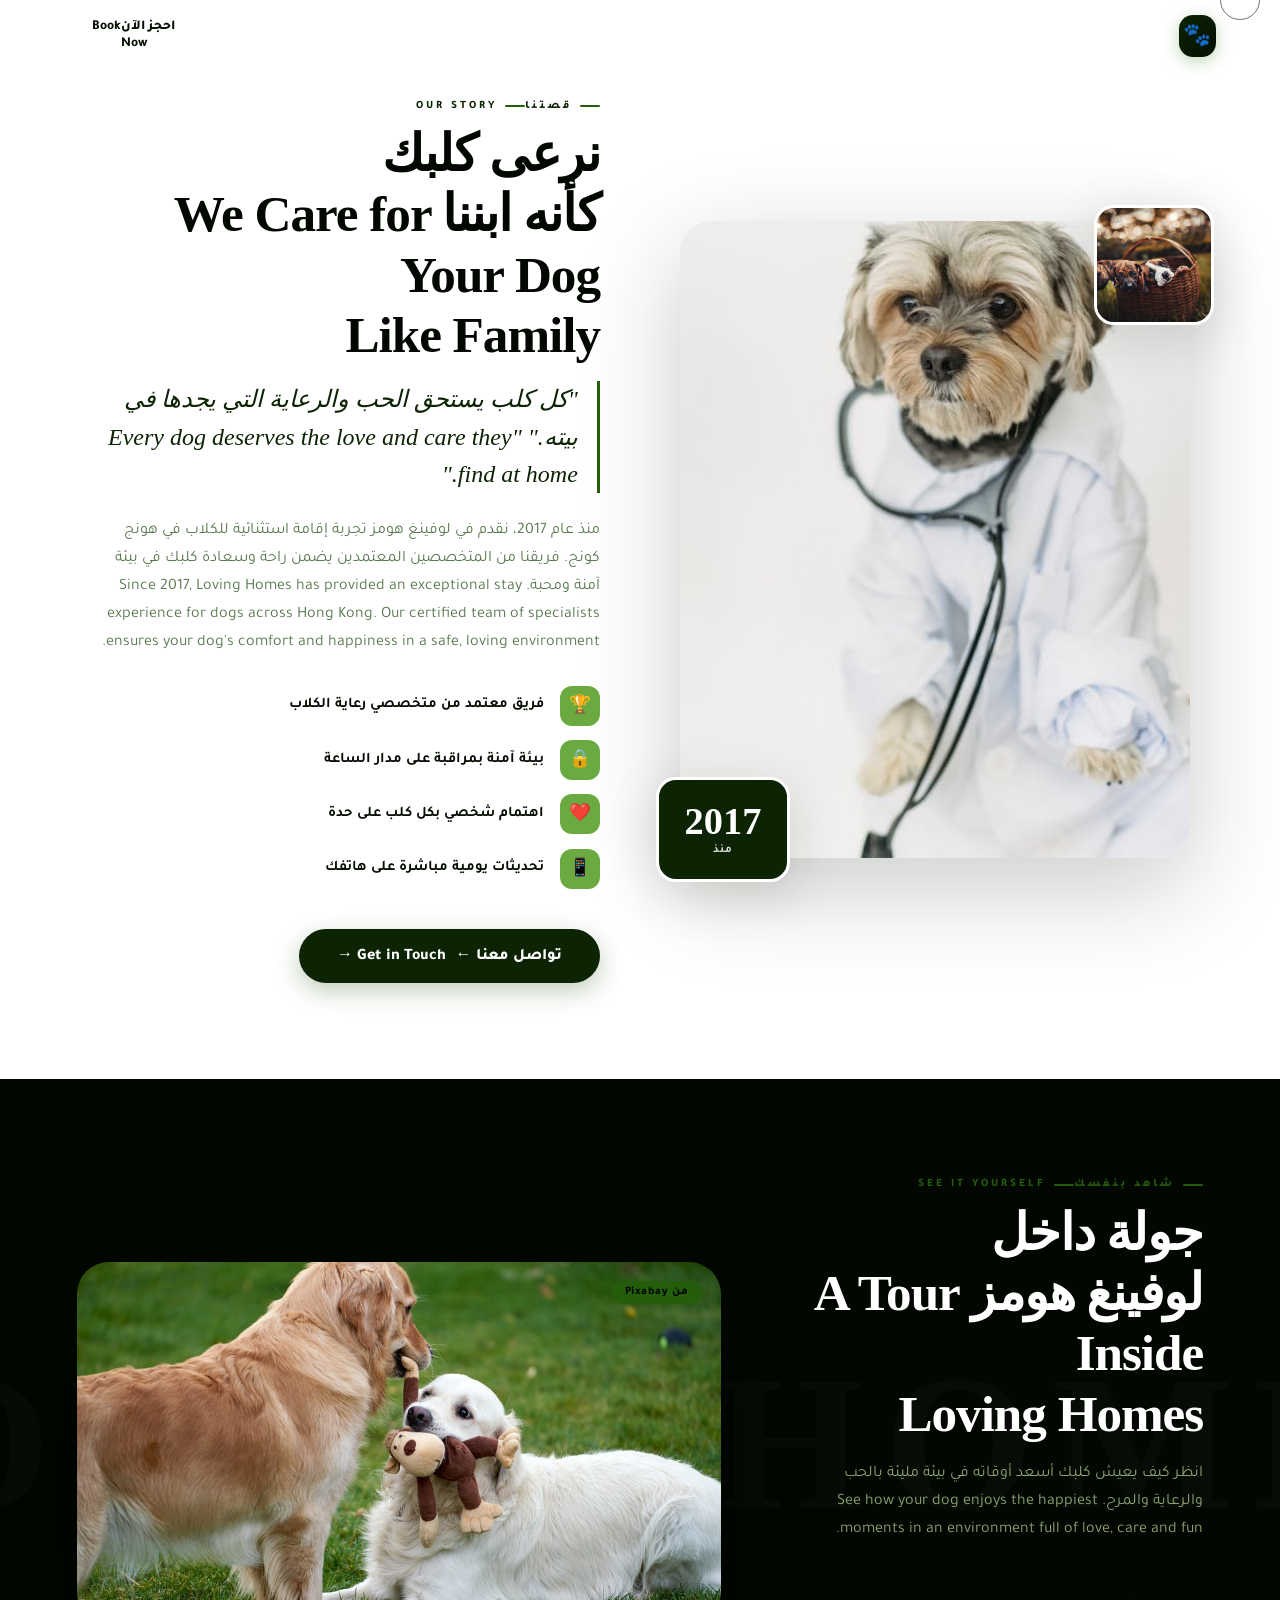
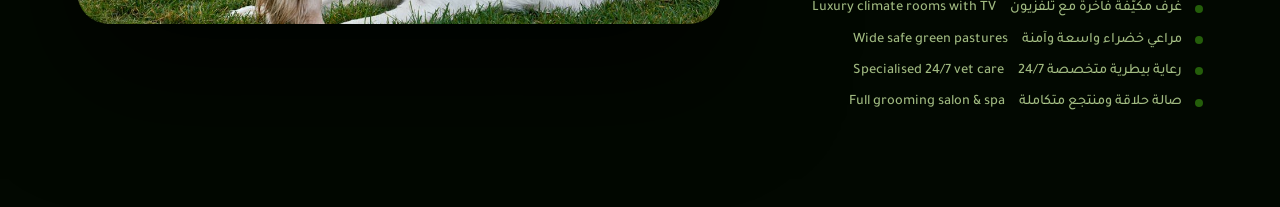
==== index/index/about.html @ 83e56370 "Add files via upload" ====
<!DOCTYPE html>
<html lang="ar" dir="rtl">
<head>
<meta charset="UTF-8">
<meta name="viewport" content="width=device-width, initial-scale=1.0">
<title>لوفينغ هومز | عن الفندق | About</title>
<link rel="preconnect" href="https://fonts.googleapis.com/">
<link href="https://fonts.googleapis.com/css2?family=Tajawal:wght@300;400;700&display=swap" rel="stylesheet">
<link rel="icon" href="../Images/favicon.svg">
<meta name="theme-color" content="#4a8a2a">
<link rel="stylesheet" href="../CSS/style.css">
</head>
<body>
<div id="cursor"></div>
<div id="cursor-ring"></div>

<!-- NAV -->
<nav id="nav" class="scrolled">
  <a class="nav-logo" href="index.html">
    <div class="logo-mark">🐾</div>
    <div class="logo-type">
      <div class="logo-name"><span class="ar">لوفينغ هومز</span><span class="en">Loving Homes</span></div>
      <div class="logo-sub"><span class="ar">فندق الكلاب · هونج كونج</span><span class="en">Dog Hotel · Hong Kong</span></div>
    </div>
  </a>
  <ul class="nav-links">
    <li><a href="about.html"><span class="ar">عن الفندق</span><span class="en">About</span></a></li>
    <li><a href="services.html"><span class="ar">الخدمات</span><span class="en">Services</span></a></li>
    <li><a href="packages.html"><span class="ar">الحزم</span><span class="en">Packages</span></a></li>
    <li><a href="gallery.html"><span class="ar">الصور</span><span class="en">Gallery</span></a></li>
    <li><a href="reviews.html"><span class="ar">الآراء</span><span class="en">Reviews</span></a></li>
    <li><a href="contact.html"><span class="ar">تواصل معنا</span><span class="en">Contact</span></a></li>
  </ul>
  <div class="nav-actions">
    <button class="nav-book" onclick="openModal('bookModal')">
      <span class="ar">احجز الآن</span><span class="en">Book Now</span>
    </button>
    <button class="mob-btn" onclick="toggleDrawer()">☰</button>
  </div>
</nav>
<div class="nav-drawer" id="navDrawer">
  <a href="about.html" onclick="toggleDrawer()"><span class="ar">عن الفندق</span><span class="en">About</span></a>
  <a href="services.html" onclick="toggleDrawer()"><span class="ar">الخدمات</span><span class="en">Services</span></a>
  <a href="packages.html" onclick="toggleDrawer()"><span class="ar">الحزم</span><span class="en">Packages</span></a>
  <a href="gallery.html" onclick="toggleDrawer()"><span class="ar">الصور</span><span class="en">Gallery</span></a>
  <a href="reviews.html" onclick="toggleDrawer()"><span class="ar">الآراء</span><span class="en">Reviews</span></a>
  <a href="contact.html" onclick="toggleDrawer()"><span class="ar">تواصل معنا</span><span class="en">Contact</span></a>
</div>


<!-- ABOUT -->
<!-- صورة رئيسية: bulldog-1047518 by vlaaitje | Pixabay CC0 -->
<!-- صورة صغيرة: bulldog-562723 by alainaudet | Pixabay CC0 -->
<section class="sec intro-sec" id="intro">
  <div class="sec-narrow">
    <div class="intro-grid">
      <div class="intro-img-wrap reveal in" style="transition-delay: 0s;">
        <div class="intro-img-main">
          <img src="../Images/image_7.jpg" alt="Dogs at Loving Homes">
        </div>
        <div class="intro-img-badge">
          <div class="badge-num">2017</div>
          <div class="badge-lbl ar">منذ</div>
          <div class="badge-lbl en">Est.</div>
        </div>
        <div class="intro-img-accent">
          <img src="../Images/image_6.jpg" alt="Cute dog">
        </div>
      </div>
      <div class="intro-text reveal in" style="transition-delay: 0.1s;">
        <div class="tag ar">قصتنا</div><div class="tag en">Our Story</div>
        <h2 class="sec-title">
          <span class="ar">نرعى كلبك<br>كأنه ابننا</span>
          <span class="en">We Care for Your Dog<br>Like Family</span>
        </h2>
        <blockquote>
          <span class="ar">"كل كلب يستحق الحب والرعاية التي يجدها في بيته."</span>
          <span class="en">"Every dog deserves the love and care they find at home."</span>
        </blockquote>
        <p class="sec-sub" style="margin-bottom:1.8rem;">
          <span class="ar">منذ عام 2017، نقدم في لوفينغ هومز تجربة إقامة استثنائية للكلاب في هونج كونج. فريقنا من المتخصصين المعتمدين يضمن راحة وسعادة كلبك في بيئة آمنة ومحبة.</span>
          <span class="en">Since 2017, Loving Homes has provided an exceptional stay experience for dogs across Hong Kong. Our certified team of specialists ensures your dog's comfort and happiness in a safe, loving environment.</span>
        </p>
        <div class="intro-features">
          <div class="feat-row"><div class="feat-ico">🏆</div><div class="feat-text ar">فريق معتمد من متخصصي رعاية الكلاب</div><div class="feat-text en">Certified dog care specialist team</div></div>
          <div class="feat-row"><div class="feat-ico">🔒</div><div class="feat-text ar">بيئة آمنة بمراقبة على مدار الساعة</div><div class="feat-text en">Safe environment with 24/7 monitoring</div></div>
          <div class="feat-row"><div class="feat-ico">❤️</div><div class="feat-text ar">اهتمام شخصي بكل كلب على حدة</div><div class="feat-text en">Individual personalised attention for every dog</div></div>
          <div class="feat-row"><div class="feat-ico">📱</div><div class="feat-text ar">تحديثات يومية مباشرة على هاتفك</div><div class="feat-text en">Daily updates sent directly to your phone</div></div>
        </div>
        <button class="btn-hero-p" style="background:var(--fern);color:var(--white);box-shadow:0 8px 25px rgba(45,90,27,.3);" onclick="G(&#39;contact&#39;)">
          <span class="ar">تواصل معنا ←</span><span class="en">Get in Touch →</span>
        </button>
      </div>
    </div>
  </div>
</section>


<!-- VIDEO -->
<!-- فيديو: video-154222 | Pixabay CC0 -->
<!-- poster: bernese-mountain-dog-7928156 by guvo59 | Pixabay CC0 -->
<section class="sec vid-sec" id="vid-sec">
  <div class="vid-bg-words" aria-hidden="true">LOVING HOMES</div>
  <div class="vid-layout">
    <div class="vid-text reveal in" style="transition-delay: 0.2s;">
      <div class="tag ar">شاهد بنفسك</div><div class="tag en">See It Yourself</div>
      <h2 class="sec-title">
        <span class="ar">جولة داخل<br>لوفينغ هومز</span>
        <span class="en">A Tour Inside<br>Loving Homes</span>
      </h2>
      <p class="sec-sub">
        <span class="ar">انظر كيف يعيش كلبك أسعد أوقاته في بيئة مليئة بالحب والرعاية والمرح.</span>
        <span class="en">See how your dog enjoys the happiest moments in an environment full of love, care and fun.</span>
      </p>
      <div class="vid-feats">
        <div class="vf"><div class="vf-dot"></div><span class="ar">غرف مكيّفة فاخرة مع تلفزيون</span><span class="en">Luxury climate rooms with TV</span></div>
        <div class="vf"><div class="vf-dot"></div><span class="ar">مراعي خضراء واسعة وآمنة</span><span class="en">Wide safe green pastures</span></div>
        <div class="vf"><div class="vf-dot"></div><span class="ar">رعاية بيطرية متخصصة 24/7</span><span class="en">Specialised 24/7 vet care</span></div>
        <div class="vf"><div class="vf-dot"></div><span class="ar">صالة حلاقة ومنتجع متكاملة</span><span class="en">Full grooming salon &amp; spa</span></div>
      </div>
    </div>
    <div class="reveal in" style="transition-delay: 0.3s;">
      <div class="vid-player">
        <div class="vid-badge ar">من Pixabay</div>
        <div class="vid-badge en" style="display:none;">Via Pixabay</div>
        <video id="mainVid" loop="" muted="" playsinline="" autoplay="" preload="auto" style="width:100%;aspect-ratio:16/9;object-fit:cover;display:block;background:#000;" poster="../Images/video-poster.jpg">
          <source src="../Videos/hotel-tour.mp4" type="video/mp4">
        </video>
        <div class="vid-play-overlay hidden" id="vidOverlay" onclick="toggleVid()">
          <div class="play-ring">▶</div>
        </div>
        <div class="vid-bar">
          <button class="vb-btn" id="vPlayBtn" onclick="toggleVid()">⏸</button>
          <div class="vb-prog" id="vProg">
            <div class="vb-track"><div class="vb-fill" id="vFill" style="width: 16.134%;"></div></div>
          </div>
          <button class="vb-btn" id="vMuteBtn" onclick="toggleMute()">🔇</button>
          <button class="vb-btn" onclick="fsVid()">⛶</button>
        </div>
      </div>
    </div>
  </div>
</section>



<!-- CALL MODAL -->
<div class="modal-bg" id="callModal" onclick="closeModal(&#39;callModal&#39;)">
  <div class="modal-box" onclick="event.stopPropagation()">
    <button class="m-close" onclick="closeModal(&#39;callModal&#39;)">✕</button>
    <div class="m-ico">📞</div>
    <div class="m-title ar">تواصل معنا</div><div class="m-title en">Contact Us</div>
    <div class="m-sub ar">اختر طريقة التواصل — فريقنا جاهز دائماً</div>
    <div class="m-sub en">Choose your preferred contact method — our team is always ready</div>
    <div class="m-acts">
      <a class="m-btn m-btn-p" href="tel:+85212345678">📞 +852 1234 5678</a>
      <div class="m-div"><span class="ar">أو</span><span class="en">or</span></div>
      <a class="m-btn m-btn-w" href="https://wa.me/85298765432" target="_blank">
        <svg width="20" height="20" viewBox="0 0 24 24" fill="currentColor"><path d="M17.472 14.382c-.297-.149-1.758-.867-2.03-.967-.273-.099-.471-.148-.67.15-.197.297-.767.966-.94 1.164-.173.199-.347.223-.644.075-.297-.15-1.255-.463-2.39-1.475-.883-.788-1.48-1.761-1.653-2.059-.173-.297-.018-.458.13-.606.134-.133.298-.347.446-.52.149-.174.198-.298.298-.497.099-.198.05-.371-.025-.52-.075-.149-.669-1.612-.916-2.207-.242-.579-.487-.5-.669-.51-.173-.008-.371-.01-.57-.01-.198 0-.52.074-.792.372-.272.297-1.04 1.016-1.04 2.479 0 1.462 1.065 2.875 1.213 3.074.149.198 2.096 3.2 5.077 4.487.709.306 1.262.489 1.694.625.712.227 1.36.195 1.871.118.571-.085 1.758-.719 2.006-1.413.248-.694.248-1.289.173-1.413-.074-.124-.272-.198-.57-.347m-5.421 7.403h-.004a9.87 9.87 0 01-5.031-1.378l-.361-.214-3.741.982.998-3.648-.235-.374a9.86 9.86 0 01-1.51-5.26c.001-5.45 4.436-9.884 9.888-9.884 2.64 0 5.122 1.03 6.988 2.898a9.825 9.825 0 012.893 6.994c-.003 5.45-4.437 9.884-9.885 9.884m8.413-18.297A11.815 11.815 0 0012.05 0C5.495 0 .16 5.335.157 11.892c0 2.096.547 4.142 1.588 5.945L.057 24l6.305-1.654a11.882 11.882 0 005.683 1.448h.005c6.554 0 11.89-5.335 11.893-11.893a11.821 11.821 0 00-3.48-8.413Z"></path></svg>
        WhatsApp +852 9876 5432
      </a>
      <div class="m-div"><span class="ar">أو</span><span class="en">or</span></div>
      <button class="m-btn m-btn-o" onclick="closeModal(&#39;callModal&#39;);G(&#39;contact&#39;)">✉️ <span class="ar">أرسل رسالة</span><span class="en">Send Message</span></button>
    </div>
  </div>
</div>

<!-- BOOKING MODAL -->
<div class="modal-bg" id="bookModal" onclick="closeModal(&#39;bookModal&#39;)">
  <div class="modal-box" onclick="event.stopPropagation()">
    <button class="m-close" onclick="closeModal(&#39;bookModal&#39;)">✕</button>
    <div class="bk-steps" id="bkSteps">
      <div class="bk-step cur" id="bs1"><div class="bk-step-n">1</div><div class="bk-step-l ar">الحزمة</div><div class="bk-step-l en">Package</div></div>
      <div class="bk-step" id="bs2"><div class="bk-step-n">2</div><div class="bk-step-l ar">البيانات</div><div class="bk-step-l en">Details</div></div>
      <div class="bk-step" id="bs3"><div class="bk-step-n">3</div><div class="bk-step-l ar">تأكيد</div><div class="bk-step-l en">Confirm</div></div>
    </div>
    <div class="bk-pane show" id="bp1">
      <div class="m-title ar">اختر الحزمة</div><div class="m-title en">Choose Package</div>
      <div class="m-sub" style="margin-bottom:1.2rem;"><span class="ar">ما الحزمة الأنسب لكلبك؟</span><span class="en">Which package suits your dog?</span></div>
      <div class="bk-pkg-grid">
        <div class="bk-pkg-opt sel" onclick="selPkg(this,&#39;premium&#39;)" data-p="premium"><div class="on">⭐ <span class="ar">المميزة</span><span class="en">Premium</span></div><div class="os ar">4 نزهات/يوم</div><div class="os en">4 walks/day</div></div>
        <div class="bk-pkg-opt" onclick="selPkg(this,&#39;classic&#39;)" data-p="classic"><div class="on">🐾 <span class="ar">الكلاسيكية</span><span class="en">Classic</span></div><div class="os ar">3 نزهات/يوم</div><div class="os en">3 walks/day</div></div>
        <div class="bk-pkg-opt" onclick="selPkg(this,&#39;day&#39;)" data-p="day"><div class="on">☀️ <span class="ar">اليوم</span><span class="en">Day Stay</span></div><div class="os ar">2 نزهات/يوم</div><div class="os en">2 walks/day</div></div>
        <div class="bk-pkg-opt" onclick="selPkg(this,&#39;custom&#39;)" data-p="custom"><div class="on">✨ <span class="ar">مخصصة</span><span class="en">Custom</span></div><div class="os ar">حسب الطلب</div><div class="os en">On request</div></div>
      </div>
      <button class="m-btn m-btn-g" onclick="bkStep(2)"><span class="ar">التالي ←</span><span class="en">Next →</span></button>
    </div>
    <div class="bk-pane" id="bp2">
      <div class="m-title ar">بيانات الحجز</div><div class="m-title en">Booking Details</div>
      <div class="m-sub" style="margin-bottom:1.2rem;"><span class="ar">أدخل التواريخ ومعلوماتك</span><span class="en">Enter your dates and details</span></div>
      <div class="bk-dates">
        <div class="fld"><label><span class="ar">تاريخ الوصول</span><span class="en">Check-in</span></label><input class="bk-in" type="date" id="bkIn" min="2026-03-05"></div>
        <div class="fld"><label><span class="ar">تاريخ المغادرة</span><span class="en">Check-out</span></label><input class="bk-in" type="date" id="bkOut" min="2026-03-05"></div>
      </div>
      <div class="fld"><label><span class="ar">اسمك</span><span class="en">Your Name</span></label><input class="bk-in" type="text" id="bkName" placeholder="..."></div>
      <div class="fld"><label><span class="ar">رقم الهاتف</span><span class="en">Phone</span></label><input class="bk-in" type="tel" id="bkPhone" placeholder="+852 ..."></div>
      <div style="display:flex;gap:.7rem;margin-top:.5rem;">
        <button class="m-btn m-btn-o" style="width:auto;flex:0;padding:.9rem 1.3rem;" onclick="bkStep(1)"><span class="ar">← رجوع</span><span class="en">← Back</span></button>
        <button class="m-btn m-btn-g" onclick="bkStep(3)"><span class="ar">مراجعة ←</span><span class="en">Review →</span></button>
      </div>
    </div>
    <div class="bk-pane" id="bp3">
      <div class="m-title ar">تأكيد الحجز</div><div class="m-title en">Confirm Booking</div>
      <div class="bk-confirm" id="bkSummary"></div>
      <div style="display:flex;gap:.7rem;">
        <button class="m-btn m-btn-o" style="width:auto;flex:0;padding:.9rem 1.3rem;" onclick="bkStep(2)"><span class="ar">← رجوع</span><span class="en">← Back</span></button>
        <button class="m-btn m-btn-g" onclick="confirmBk()">🐾 <span class="ar">تأكيد الحجز</span><span class="en">Confirm Booking</span></button>
      </div>
    </div>
    <div class="bk-pane" id="bp4">
      <div class="bk-ok">
        <div class="ok-ico">✅</div>
        <div class="m-title" style="margin-top:.8rem;"><span class="ar">تم الحجز بنجاح!</span><span class="en">Booking Confirmed!</span></div>
        <p class="m-sub" style="margin-top:.5rem;margin-bottom:1.5rem;"><span class="ar">شكراً! سيتواصل معك فريقنا خلال 24 ساعة لتأكيد التفاصيل.</span><span class="en">Thank you! Our team will contact you within 24 hours to confirm details.</span></p>
        <button class="m-btn m-btn-g" onclick="closeModal(&#39;bookModal&#39;)">🐾 <span class="ar">رائع، شكراً!</span><span class="en">Great, thank you!</span></button>
      </div>
    </div>
  </div>
</div>

<div class="toast" id="toast">تم التبديل إلى العربية 🇸🇦</div>
<button id="goTop" onclick="window.scrollTo({top:0,behavior:&#39;smooth&#39;})" class="vis">↑</button>

<script src="../JS/main.js"></script>

</body></html>
</body></html>
---- index/CSS/style.css ----
:root{
  --ink:#020801;--ink2:#060d03;--moss:#040e01;--fern:#0d2404;--lime:#245e0a;
  --sage:#2d5a18;--mist:#3d7a28;--dew:#6aaa40;--cream:#c0e090;--white:#ffffff;
  --gold:#c9a84c;--gold-l:#e8d5a0;
  --ff-serif:'Cormorant Garamond',Georgia,serif;
  --ff-ar:'Tajawal',sans-serif;--ff-en:'DM Sans',sans-serif;
  --ease:cubic-bezier(.25,.46,.45,.94);--ease-out:cubic-bezier(0,0,.2,1);--t:.3s;
  --r-sm:12px;--r-md:20px;--r-lg:32px;--r-xl:48px;
  --sh-sm:0 4px 20px rgba(13,26,7,.1);--sh-md:0 12px 50px rgba(13,26,7,.15);--sh-lg:0 30px 100px rgba(13,26,7,.22);
}
*{margin:0;padding:0;box-sizing:border-box;}
html{scroll-behavior:smooth;font-size:16px;}
body{font-family:var(--ff-ar);background:var(--cream);color:var(--ink);overflow-x:hidden;cursor:none;}
html[lang="en"] body{font-family:var(--ff-en);}
html[lang="en"]{direction:ltr;}
::-webkit-scrollbar{width:4px;}
::-webkit-scrollbar-track{background:var(--cream);}
::-webkit-scrollbar-thumb{background:var(--fern);border-radius:2px;}

.ar{display:block;}.en{display:none;}
html[lang="en"] .ar{display:none;}
html[lang="en"] .en{display:block;}
span.ar,span.en{display:inline;}
html[lang="en"] span.ar{display:none;}
html[lang="en"] span.en{display:inline;}

#cursor{position:fixed;width:12px;height:12px;background:var(--fern);border-radius:50%;pointer-events:none;z-index:99999;transform:translate(-50%,-50%);transition:transform .1s,width .25s,height .25s,background .25s;mix-blend-mode:multiply;}
#cursor-ring{position:fixed;width:40px;height:40px;border:1.5px solid var(--fern);border-radius:50%;pointer-events:none;z-index:99998;transform:translate(-50%,-50%);transition:transform .15s var(--ease),width .3s,height .3s,border-color .3s;opacity:.6;}
body:has(a:hover) #cursor,body:has(button:hover) #cursor{width:6px;height:6px;background:var(--gold);}
body:has(a:hover) #cursor-ring,body:has(button:hover) #cursor-ring{width:60px;height:60px;border-color:var(--gold);}

/* NAV */
nav{position:fixed;inset:0 0 auto;z-index:9000;height:72px;display:flex;align-items:center;justify-content:space-between;padding:0 5%;transition:all .4s var(--ease);}
nav.scrolled{background:rgba(248,253,243,.96);backdrop-filter:blur(20px);border-bottom:1px solid var(--mist);box-shadow:0 2px 30px rgba(13,26,7,.06);height:64px;}
.nav-logo{display:flex;align-items:center;gap:12px;text-decoration:none;}
.logo-mark{width:42px;height:42px;border-radius:14px;background:linear-gradient(135deg,var(--fern),var(--moss));display:flex;align-items:center;justify-content:center;font-size:1.4rem;box-shadow:0 4px 16px rgba(74,138,42,.35);transition:transform .3s;}
.nav-logo:hover .logo-mark{transform:rotate(-5deg) scale(1.08);}
.logo-type{line-height:1.15;}
.logo-name{font-family:var(--ff-serif);font-size:1.3rem;font-weight:700;color:var(--ink);letter-spacing:-.01em;}
nav:not(.scrolled) .logo-name{color:var(--white);}
.logo-sub{font-size:.65rem;font-weight:600;color:var(--moss);letter-spacing:2px;text-transform:uppercase;}
nav:not(.scrolled) .logo-sub{color:rgba(255,255,255,.7);}
.nav-links{display:flex;gap:.2rem;list-style:none;}
.nav-links a{text-decoration:none;font-size:.85rem;font-weight:600;padding:.42rem 1rem;border-radius:25px;color:rgba(255,255,255,.85);transition:all var(--t);letter-spacing:.01em;}
nav.scrolled .nav-links a{color:var(--ink2);}
.nav-links a:hover{background:var(--fern);color:var(--white)!important;}
.nav-links a.active{background:rgba(255,255,255,.15);color:var(--white)!important;}
nav.scrolled .nav-links a.active{background:var(--fern);color:var(--white)!important;}
.nav-actions{display:flex;gap:.7rem;align-items:center;}
.nav-lang{background:rgba(255,255,255,.15);border:1px solid rgba(255,255,255,.3);color:rgba(255,255,255,.9);padding:.38rem .9rem;border-radius:20px;font-size:.8rem;font-weight:700;cursor:pointer;font-family:inherit;transition:all var(--t);backdrop-filter:blur(8px);}
nav.scrolled .nav-lang{background:var(--dew);border-color:var(--mist);color:var(--moss);}
.nav-lang:hover{background:var(--fern)!important;color:var(--white)!important;border-color:var(--fern)!important;}
.nav-book{background:var(--white);color:var(--moss);padding:.46rem 1.4rem;border-radius:25px;font-size:.85rem;font-weight:800;border:none;cursor:pointer;font-family:inherit;transition:all var(--t);box-shadow:0 4px 18px rgba(255,255,255,.25);}
nav.scrolled .nav-book{background:var(--fern);color:var(--white);box-shadow:0 4px 18px rgba(74,138,42,.35);}
.nav-book:hover{transform:scale(1.05);box-shadow:0 6px 24px rgba(74,138,42,.45)!important;}
.nav-call-ico{width:38px;height:38px;border-radius:50%;background:rgba(255,255,255,.15);border:1px solid rgba(255,255,255,.3);color:rgba(255,255,255,.9);display:flex;align-items:center;justify-content:center;cursor:pointer;font-size:1rem;transition:all var(--t);backdrop-filter:blur(8px);flex-shrink:0;}
nav.scrolled .nav-call-ico{background:var(--dew);border-color:var(--mist);color:var(--fern);}
.nav-call-ico:hover{background:var(--fern)!important;border-color:var(--fern)!important;color:var(--white)!important;}
.mob-btn{display:none;background:none;border:none;font-size:1.4rem;cursor:pointer;color:var(--white);}
nav.scrolled .mob-btn{color:var(--ink);}

/* HERO */
.hero{height:100vh;min-height:680px;position:relative;display:flex;align-items:center;overflow:hidden;}
.hero-bg{
  position:absolute;inset:0;
  /* ── Pixabay: english-bulldog-562723 by alainaudet | CC0 ── */
  background:url('[data-uri]') center/cover no-repeat;
  transform:scale(1.06);
  animation:heroZoom 12s ease infinite alternate;
}
@keyframes heroZoom{from{transform:scale(1.06);}to{transform:scale(1.14);}}
.hero-overlay{position:absolute;inset:0;background:linear-gradient(120deg,rgba(13,26,7,.78) 0%,rgba(13,26,7,.45) 50%,rgba(13,26,7,.25) 100%);}
.hero-grain{position:absolute;inset:0;opacity:.04;background-image:url("data:image/svg+xml,%3Csvg viewBox='0 0 256 256' xmlns='http://www.w3.org/2000/svg'%3E%3Cfilter id='noise'%3E%3CfeTurbulence type='fractalNoise' baseFrequency='0.9' numOctaves='4' stitchTiles='stitch'/%3E%3C/filter%3E%3Crect width='100%25' height='100%25' filter='url(%23noise)'/%3E%3C/svg%3E");}
.hero-content{position:relative;z-index:2;padding:0 6%;max-width:720px;}
.hero-eyebrow{display:inline-flex;align-items:center;gap:.6rem;background:rgba(255,255,255,.1);border:1px solid rgba(255,255,255,.2);backdrop-filter:blur(12px);color:rgba(255,255,255,.9);font-size:.78rem;font-weight:700;letter-spacing:2px;text-transform:uppercase;padding:.4rem 1.1rem;border-radius:30px;margin-bottom:1.8rem;animation:fadeSlide .8s var(--ease) both;}
.eyebrow-dot{width:6px;height:6px;background:var(--lime);border-radius:50%;animation:pulse 2s infinite;}
@keyframes pulse{0%,100%{opacity:1;transform:scale(1);}50%{opacity:.4;transform:scale(1.5);}}
.hero h1{font-family:var(--ff-serif);font-size:clamp(3rem,7vw,5.5rem);font-weight:700;line-height:1.08;color:var(--white);letter-spacing:-.02em;margin-bottom:1.4rem;animation:fadeSlide .9s .1s var(--ease) both;}
.hero h1 em{color:var(--lime);font-style:italic;}
.hero-desc{font-size:1.1rem;color:rgba(255,255,255,.75);line-height:1.75;max-width:480px;margin-bottom:2.5rem;animation:fadeSlide 1s .2s var(--ease) both;}
.hero-ctas{display:flex;gap:1rem;flex-wrap:wrap;animation:fadeSlide 1s .3s var(--ease) both;}
.btn-hero-p{background:var(--lime);color:var(--ink);padding:1rem 2.4rem;border-radius:50px;font-weight:800;font-size:1rem;border:none;cursor:pointer;font-family:inherit;transition:all var(--t);box-shadow:0 8px 30px rgba(126,194,66,.4);display:inline-flex;align-items:center;gap:.6rem;}
.btn-hero-p:hover{background:var(--white);transform:translateY(-3px);box-shadow:0 16px 45px rgba(126,194,66,.5);}
.btn-hero-s{background:rgba(255,255,255,.12);color:var(--white);padding:1rem 2.4rem;border-radius:50px;font-weight:700;font-size:1rem;border:1.5px solid rgba(255,255,255,.35);cursor:pointer;font-family:inherit;transition:all var(--t);backdrop-filter:blur(8px);display:inline-flex;align-items:center;gap:.6rem;}
.btn-hero-s:hover{background:rgba(255,255,255,.22);transform:translateY(-3px);}
.hero-stats-float{position:absolute;bottom:2.5rem;inset-inline-start:6%;display:flex;gap:1rem;flex-wrap:wrap;z-index:2;animation:fadeSlide 1s .5s var(--ease) both;}
.stat-chip{background:rgba(255,255,255,.12);border:1px solid rgba(255,255,255,.2);backdrop-filter:blur(16px);border-radius:var(--r-md);padding:.9rem 1.3rem;display:flex;align-items:center;gap:.8rem;}
.stat-chip-num{font-family:var(--ff-serif);font-size:1.6rem;font-weight:700;color:var(--white);line-height:1;}
.stat-chip-lbl{font-size:.74rem;color:rgba(255,255,255,.7);font-weight:600;line-height:1.3;}
.scroll-hint{position:absolute;bottom:2rem;right:6%;z-index:2;display:flex;flex-direction:column;align-items:center;gap:.4rem;color:rgba(255,255,255,.5);font-size:.7rem;letter-spacing:2px;text-transform:uppercase;animation:bounce 2.5s ease-in-out infinite;}
.scroll-line{width:1px;height:40px;background:linear-gradient(rgba(255,255,255,.5),transparent);}
@keyframes bounce{0%,100%{transform:translateY(0);}50%{transform:translateY(8px);}}
@keyframes fadeSlide{from{opacity:0;transform:translateY(28px);}to{opacity:1;transform:translateY(0);}}

/* SECTIONS */
.sec{padding:6rem 6%;}
.sec-narrow{max-width:1100px;margin:0 auto;}
.tag{display:inline-flex;align-items:center;gap:.5rem;font-size:.7rem;font-weight:800;letter-spacing:3px;color:var(--fern);text-transform:uppercase;margin-bottom:.7rem;}
.tag::before{content:'';width:20px;height:2px;background:var(--lime);border-radius:1px;}
h2.sec-title{font-family:var(--ff-serif);font-size:clamp(2rem,4vw,3.2rem);font-weight:700;color:var(--ink);line-height:1.18;letter-spacing:-.02em;margin-bottom:1rem;}
.sec-sub{font-size:1rem;color:#5a7850;line-height:1.75;max-width:540px;margin-bottom:3.5rem;}
.reveal{opacity:0;transform:translateY(30px);transition:opacity .7s var(--ease),transform .7s var(--ease);}
.reveal.in{opacity:1;transform:translateY(0);}

/* MARQUEE */
.marquee-strip{background:var(--fern);padding:1rem 0;overflow:hidden;display:flex;align-items:center;}
.marquee-inner{display:flex;gap:2rem;white-space:nowrap;animation:marquee 22s linear infinite;}
.marquee-inner:hover{animation-play-state:paused;}
@keyframes marquee{from{transform:translateX(0);}to{transform:translateX(-50%);}}
.m-item{color:rgba(255,255,255,.85);font-size:.78rem;font-weight:700;letter-spacing:2px;text-transform:uppercase;display:flex;align-items:center;gap:.7rem;flex-shrink:0;}
.m-item::after{content:'✦';color:var(--lime);font-size:.6rem;}

/* ABOUT */
.intro-sec{background:var(--white);}
.intro-grid{display:grid;grid-template-columns:1fr 1fr;gap:5rem;align-items:center;}
.intro-img-wrap{position:relative;}
.intro-img-main{width:100%;border-radius:var(--r-lg);overflow:hidden;aspect-ratio:4/5;box-shadow:var(--sh-lg);}
.intro-img-main img{width:100%;height:100%;object-fit:cover;transition:transform .7s var(--ease);}
.intro-img-wrap:hover .intro-img-main img{transform:scale(1.04);}
.intro-img-badge{position:absolute;bottom:-1.5rem;inset-inline-end:-1.5rem;background:var(--fern);border-radius:var(--r-md);padding:1.4rem 1.6rem;color:var(--white);text-align:center;box-shadow:var(--sh-md);border:3px solid var(--white);}
.badge-num{font-family:var(--ff-serif);font-size:2.4rem;font-weight:700;line-height:1;}
.badge-lbl{font-size:.72rem;font-weight:700;opacity:.85;letter-spacing:1px;margin-top:.2rem;}
.intro-img-accent{position:absolute;top:-1rem;inset-inline-start:-1.5rem;width:120px;height:120px;border-radius:var(--r-md);overflow:hidden;box-shadow:var(--sh-md);border:3px solid var(--white);}
.intro-img-accent img{width:100%;height:100%;object-fit:cover;}
.intro-text blockquote{font-family:var(--ff-serif);font-size:1.5rem;font-style:italic;color:var(--fern);line-height:1.55;margin-bottom:1.5rem;padding-inline-start:1.2rem;border-inline-start:3px solid var(--lime);}
.intro-features{display:flex;flex-direction:column;gap:.9rem;margin-bottom:2.5rem;}
.feat-row{display:flex;align-items:center;gap:1rem;}
.feat-ico{width:40px;height:40px;border-radius:12px;flex-shrink:0;background:var(--dew);display:flex;align-items:center;justify-content:center;font-size:1.1rem;transition:background var(--t);}
.feat-row:hover .feat-ico{background:var(--mist);}
.feat-text{font-size:.92rem;font-weight:600;color:var(--ink2);}

/* VIDEO */
.vid-sec{background:var(--ink);position:relative;overflow:hidden;padding:6rem 6%;}
.vid-bg-words{position:absolute;inset:0;display:flex;align-items:center;justify-content:center;font-family:var(--ff-serif);font-size:clamp(5rem,15vw,14rem);font-weight:700;color:rgba(255,255,255,.025);letter-spacing:.1em;white-space:nowrap;pointer-events:none;user-select:none;}
.vid-layout{display:grid;grid-template-columns:1fr 1.6fr;gap:5rem;align-items:center;max-width:1200px;margin:0 auto;position:relative;z-index:1;}
.vid-text .tag{color:var(--lime);}.vid-text .tag::before{background:var(--lime);}
.vid-text h2.sec-title{color:var(--white);}
.vid-text .sec-sub{color:rgba(200,230,160,.7);}
.vid-feats{display:flex;flex-direction:column;gap:.9rem;margin-top:1.5rem;}
.vf{display:flex;align-items:center;gap:.85rem;color:rgba(200,230,160,.8);font-size:.9rem;font-weight:500;}
.vf-dot{width:8px;height:8px;border-radius:50%;background:var(--lime);flex-shrink:0;}
.vid-player{position:relative;border-radius:var(--r-lg);overflow:hidden;box-shadow:0 50px 120px rgba(0,0,0,.7);}
.vid-player video{width:100%;aspect-ratio:16/9;object-fit:cover;display:block;background:#000;}
.vid-play-overlay{position:absolute;inset:0;background:linear-gradient(rgba(13,26,7,.2),rgba(13,26,7,.5));display:flex;align-items:center;justify-content:center;cursor:pointer;transition:background var(--t);}
.vid-play-overlay.hidden{opacity:0;pointer-events:none;transition:opacity .4s;}
.vid-play-overlay:hover{background:rgba(13,26,7,.15);}
.play-ring{width:88px;height:88px;border-radius:50%;border:2px solid rgba(255,255,255,.7);background:rgba(255,255,255,.1);backdrop-filter:blur(12px);display:flex;align-items:center;justify-content:center;font-size:2rem;transition:all var(--t);}
.vid-play-overlay:hover .play-ring{background:var(--lime);border-color:var(--lime);transform:scale(1.12);color:var(--ink);}
.vid-bar{position:absolute;bottom:0;left:0;right:0;background:linear-gradient(transparent,rgba(0,0,0,.8));padding:.9rem 1.2rem .7rem;display:flex;align-items:center;gap:.9rem;opacity:0;transition:opacity var(--t);}
.vid-player:hover .vid-bar{opacity:1;}
.vb-btn{background:rgba(255,255,255,.12);border:none;color:var(--white);width:34px;height:34px;border-radius:8px;cursor:pointer;display:flex;align-items:center;justify-content:center;font-size:.9rem;transition:background var(--t);flex-shrink:0;}
.vb-btn:hover{background:var(--fern);}
.vb-prog{flex:1;cursor:pointer;padding:.5rem 0;}
.vb-track{height:3px;background:rgba(255,255,255,.2);border-radius:2px;overflow:hidden;}
.vb-fill{height:100%;background:var(--lime);border-radius:2px;width:0%;transition:width .1s;}
.vid-badge{position:absolute;top:1.2rem;inset-inline-start:1.2rem;background:var(--lime);color:var(--ink);font-size:.72rem;font-weight:800;padding:.3rem .8rem;border-radius:20px;letter-spacing:.5px;}

/* SERVICES */
.srv-sec{background:var(--cream);}
.srv-grid{display:grid;grid-template-columns:repeat(4,1fr);gap:1.2rem;}
.srv-card{background:var(--white);border-radius:var(--r-lg);padding:2.2rem 1.8rem;border:1px solid var(--mist);position:relative;overflow:hidden;transition:all var(--t);cursor:default;}
.srv-card::after{content:'';position:absolute;inset:0;background:linear-gradient(135deg,var(--fern),var(--moss));opacity:0;transition:opacity var(--t);z-index:0;}
.srv-card:hover{transform:translateY(-8px);box-shadow:var(--sh-lg);border-color:transparent;}
.srv-card:hover::after{opacity:1;}
.srv-card>*{position:relative;z-index:1;}
.srv-card:hover .srv-ico-wrap{background:rgba(255,255,255,.15);}
.srv-card:hover h3,.srv-card:hover p,.srv-card:hover .srv-link{color:var(--white)!important;}
.srv-ico-wrap{width:56px;height:56px;border-radius:16px;background:var(--dew);display:flex;align-items:center;justify-content:center;font-size:1.7rem;margin-bottom:1.4rem;transition:background var(--t);}
.srv-card h3{font-size:1rem;font-weight:800;color:var(--ink);margin-bottom:.5rem;transition:color var(--t);}
.srv-card p{font-size:.85rem;color:#5a7850;line-height:1.65;margin-bottom:1rem;transition:color var(--t);}
.srv-link{font-size:.8rem;font-weight:700;color:var(--fern);text-decoration:none;transition:color var(--t);}
.srv-link::after{content:' →';}
html[lang="ar"] .srv-link::after{content:' ←';}

/* PACKAGES */
.pkg-sec{background:linear-gradient(160deg,var(--ink) 0%,var(--ink2) 100%);position:relative;overflow:hidden;}
.pkg-sec::before{content:'';position:absolute;width:600px;height:600px;border-radius:50%;background:radial-gradient(circle,rgba(74,138,42,.2),transparent 70%);top:-100px;inset-inline-end:-100px;pointer-events:none;}
.pkg-sec .tag{color:var(--lime);}.pkg-sec .tag::before{background:var(--lime);}
.pkg-sec h2.sec-title{color:var(--white);}
.pkg-sec .sec-sub{color:rgba(200,230,160,.7);}
.pkg-tabs-wrap{display:flex;gap:.5rem;margin-bottom:3rem;flex-wrap:wrap;}
.pkg-tab{padding:.5rem 1.5rem;border-radius:30px;border:1.5px solid rgba(255,255,255,.15);background:transparent;color:rgba(255,255,255,.6);font-family:inherit;font-weight:700;font-size:.85rem;cursor:pointer;transition:all var(--t);}
.pkg-tab.on{background:var(--lime);color:var(--ink);border-color:var(--lime);}
.pkg-tab:hover:not(.on){border-color:rgba(255,255,255,.4);color:var(--white);}
.pkg-grid{display:grid;grid-template-columns:repeat(3,1fr);gap:1.5rem;}
.pkg-card{background:rgba(255,255,255,.05);border:1.5px solid rgba(255,255,255,.1);border-radius:var(--r-xl);padding:2.5rem 2.2rem;transition:all var(--t);position:relative;overflow:hidden;backdrop-filter:blur(12px);}
.pkg-card.hot{background:rgba(255,255,255,.1);border-color:var(--lime);}
.pkg-hot-tag{display:inline-flex;align-items:center;gap:.4rem;background:var(--lime);color:var(--ink);font-size:.7rem;font-weight:800;letter-spacing:1px;padding:.28rem .8rem;border-radius:20px;margin-bottom:1.2rem;}
.pkg-card:hover{transform:translateY(-6px);box-shadow:0 30px 80px rgba(0,0,0,.4);background:rgba(255,255,255,.13);border-color:rgba(126,194,66,.5);}
.pkg-name{font-family:var(--ff-serif);font-size:2rem;font-style:italic;color:var(--white);margin-bottom:.3rem;font-weight:700;}
.pkg-tagline{color:rgba(200,230,160,.6);font-size:.86rem;margin-bottom:1.8rem;}
.pkg-list{list-style:none;display:flex;flex-direction:column;gap:.75rem;margin-bottom:2.2rem;}
.pkg-list li{display:flex;align-items:flex-start;gap:.7rem;color:rgba(255,255,255,.8);font-size:.9rem;}
.pkg-list li .chk{color:var(--lime);font-size:.8rem;margin-top:2px;flex-shrink:0;}
.btn-pkg{width:100%;padding:.9rem;border-radius:14px;font-family:inherit;font-weight:800;font-size:.95rem;cursor:pointer;transition:all var(--t);border:none;}
.btn-pkg-ghost{background:rgba(255,255,255,.08);color:var(--white);border:1.5px solid rgba(255,255,255,.2);}
.btn-pkg-ghost:hover{background:rgba(255,255,255,.16);transform:translateY(-2px);}
.btn-pkg-lime{background:var(--lime);color:var(--ink);}
.btn-pkg-lime:hover{background:#9add55;transform:translateY(-2px);box-shadow:0 8px 25px rgba(126,194,66,.4);}

/* GALLERY */
.gal-sec{background:var(--white);overflow:hidden;}
.gal-mosaic{display:grid;grid-template-columns:repeat(12,1fr);grid-template-rows:280px 280px;gap:1rem;margin-top:3rem;}
.gi{border-radius:var(--r-md);overflow:hidden;position:relative;cursor:zoom-in;}
.gi img{width:100%;height:100%;object-fit:cover;transition:transform .6s var(--ease);display:block;}
.gi:hover img{transform:scale(1.07);}
.gi-overlay{position:absolute;inset:0;background:linear-gradient(transparent 50%,rgba(13,26,7,.7));opacity:0;transition:opacity var(--t);display:flex;align-items:flex-end;padding:1.2rem;}
.gi:hover .gi-overlay{opacity:1;}
.gi-cap{color:var(--white);font-weight:700;font-size:.88rem;transform:translateY(8px);transition:transform var(--t);}
.gi:hover .gi-cap{transform:translateY(0);}
.gi:nth-child(1){grid-column:span 5;grid-row:span 2;}
.gi:nth-child(2){grid-column:span 4;}
.gi:nth-child(3){grid-column:span 3;}
.gi:nth-child(4){grid-column:span 3;}
.gi:nth-child(5){grid-column:span 4;}
.lb{position:fixed;inset:0;background:rgba(0,0,0,.95);z-index:99999;display:none;align-items:center;justify-content:center;}
.lb.open{display:flex;}
.lb img{max-width:92vw;max-height:90vh;border-radius:var(--r-md);object-fit:contain;}
.lb-x{position:absolute;top:1.5rem;inset-inline-start:1.5rem;width:48px;height:48px;border-radius:50%;background:rgba(255,255,255,.1);border:1px solid rgba(255,255,255,.2);color:var(--white);font-size:1.2rem;cursor:pointer;display:flex;align-items:center;justify-content:center;transition:background var(--t);}
.lb-x:hover{background:var(--fern);}

/* REVIEWS */
.rev-sec{background:var(--cream);position:relative;overflow:hidden;}
.rev-sec::before{content:'❝';position:absolute;top:-1rem;inset-inline-end:5%;font-family:var(--ff-serif);font-size:18rem;color:var(--mist);line-height:1;pointer-events:none;z-index:0;}
.rev-header{display:flex;justify-content:space-between;align-items:flex-end;margin-bottom:3rem;position:relative;z-index:1;}
.rev-score-block{display:flex;align-items:flex-end;gap:1.5rem;}
.big-num{font-family:var(--ff-serif);font-size:5rem;font-weight:700;color:var(--fern);line-height:1;}
.star-row{color:#f5a623;font-size:1.1rem;letter-spacing:1px;margin-bottom:.25rem;}
.score-lbl{font-size:.82rem;color:#5a7850;font-weight:600;}
.rev-nav{display:flex;gap:.7rem;}
.rev-nav-btn{width:44px;height:44px;border-radius:50%;border:1.5px solid var(--mist);background:var(--white);cursor:pointer;display:flex;align-items:center;justify-content:center;font-size:1.1rem;transition:all var(--t);color:var(--moss);}
.rev-nav-btn:hover{background:var(--fern);border-color:var(--fern);color:var(--white);}
.rev-track{overflow:hidden;position:relative;z-index:1;}
.rev-slider{display:flex;gap:1.5rem;transition:transform .5s var(--ease);}
.rev-card{background:var(--white);border-radius:var(--r-lg);padding:2.2rem;min-width:340px;max-width:340px;flex-shrink:0;border:1px solid var(--mist);transition:all var(--t);}
.rev-card:hover{box-shadow:var(--sh-md);transform:translateY(-4px);border-color:var(--sage);}
.rev-stars{color:#f5a623;margin-bottom:1rem;font-size:1rem;}
.rev-text{font-family:var(--ff-serif);font-style:italic;font-size:1.05rem;color:var(--ink2);line-height:1.68;margin-bottom:1.4rem;}
.rev-author{display:flex;align-items:center;gap:.9rem;}
.rev-ava{width:44px;height:44px;border-radius:50%;background:linear-gradient(135deg,var(--fern),var(--moss));display:flex;align-items:center;justify-content:center;font-size:1.3rem;flex-shrink:0;}
.rev-name{font-weight:800;font-size:.9rem;color:var(--ink);}
.rev-meta{font-size:.76rem;color:#5a7850;margin-top:.15rem;}
.rev-dots{display:flex;gap:.5rem;margin-top:1.5rem;justify-content:center;}
.rdot{width:8px;height:8px;border-radius:50%;background:var(--mist);cursor:pointer;transition:all .25s;}
.rdot.on{background:var(--fern);width:24px;border-radius:4px;}

/* CONTACT */
.contact-sec{background:var(--white);}
.contact-split{display:grid;grid-template-columns:1fr 1.3fr;gap:5rem;align-items:start;}
.c-info-item{display:flex;gap:1rem;padding:1.3rem 0;border-bottom:1px solid var(--mist);align-items:flex-start;}
.c-info-item:last-child{border:none;}
.c-icon{width:46px;height:46px;border-radius:14px;flex-shrink:0;background:var(--dew);display:flex;align-items:center;justify-content:center;font-size:1.2rem;transition:background var(--t);}
.c-info-item:hover .c-icon{background:var(--mist);}
.c-lbl{font-size:.72rem;font-weight:800;color:var(--fern);text-transform:uppercase;letter-spacing:1.5px;margin-bottom:.25rem;}
.c-val{font-size:.93rem;font-weight:600;color:var(--ink);}
.c-form-card{background:var(--cream);border-radius:var(--r-xl);padding:3rem 2.5rem;border:1px solid var(--mist);box-shadow:var(--sh-md);}
.c-form-title{font-family:var(--ff-serif);font-size:1.8rem;font-weight:700;color:var(--ink);margin-bottom:.3rem;}
.c-form-sub{color:#5a7850;font-size:.88rem;margin-bottom:2rem;}
.frow{display:grid;grid-template-columns:1fr 1fr;gap:1rem;}
.fld{display:flex;flex-direction:column;gap:.38rem;margin-bottom:1rem;}
.fld label{font-size:.78rem;font-weight:700;color:var(--moss);}
.fld input,.fld textarea,.fld select{background:var(--white);border:1.5px solid var(--mist);border-radius:var(--r-sm);padding:.82rem 1rem;font-family:inherit;font-size:.92rem;color:var(--ink);outline:none;transition:border-color var(--t),box-shadow var(--t);width:100%;}
.fld input:focus,.fld textarea:focus,.fld select:focus{border-color:var(--fern);box-shadow:0 0 0 3px rgba(74,138,42,.1);}
.fld textarea{min-height:100px;resize:vertical;}
.form-btns{display:flex;gap:.8rem;flex-wrap:wrap;}
.btn-submit-main{flex:1;background:var(--fern);color:var(--white);border:none;padding:1rem;border-radius:14px;font-family:inherit;font-weight:800;font-size:.98rem;cursor:pointer;transition:all var(--t);}
.btn-submit-main:hover{background:var(--moss);transform:translateY(-2px);box-shadow:0 8px 25px rgba(45,90,27,.35);}
.btn-wa{background:transparent;color:var(--moss);border:1.5px solid var(--sage);padding:1rem 1.5rem;border-radius:14px;font-family:inherit;font-weight:800;font-size:.88rem;cursor:pointer;transition:all var(--t);display:flex;align-items:center;gap:.5rem;}
.btn-wa:hover{background:#25D366;color:var(--white);border-color:#25D366;}

/* CTA */
.cta-sec{padding:5rem 6%;background:linear-gradient(135deg,var(--fern) 0%,var(--moss) 50%,var(--ink2) 100%);position:relative;overflow:hidden;display:flex;align-items:center;justify-content:space-between;gap:2rem;flex-wrap:wrap;}
.cta-sec::after{
  content:'';position:absolute;inset:0;
  /* ── Pixabay: dog-8378909 by jaclou-dl | CC0 ── */
  background:url('[data-uri]') center/cover;
  opacity:.12;pointer-events:none;
}
.cta-text-block{position:relative;z-index:1;}
.cta-text-block h2{font-family:var(--ff-serif);font-size:clamp(1.8rem,4vw,3rem);font-weight:700;color:var(--white);margin-bottom:.6rem;}
.cta-text-block p{color:rgba(255,255,255,.75);font-size:.98rem;max-width:500px;}
.cta-btns{display:flex;gap:1rem;flex-wrap:wrap;position:relative;z-index:1;}
.btn-cta-w{background:var(--white);color:var(--moss);padding:.95rem 2.2rem;border-radius:50px;font-weight:800;font-size:.98rem;border:none;cursor:pointer;font-family:inherit;transition:all var(--t);}
.btn-cta-w:hover{transform:translateY(-3px);box-shadow:0 12px 35px rgba(0,0,0,.25);}
.btn-cta-o{background:transparent;color:var(--white);padding:.93rem 2.2rem;border-radius:50px;font-weight:700;font-size:.98rem;border:2px solid rgba(255,255,255,.5);cursor:pointer;font-family:inherit;transition:all var(--t);}
.btn-cta-o:hover{background:rgba(255,255,255,.15);transform:translateY(-3px);}

/* FOOTER */
footer{background:#070f04;padding:4rem 6% 2rem;}
.ft-top{display:grid;grid-template-columns:1.8fr 1fr 1fr 1fr;gap:3rem;padding-bottom:3rem;border-bottom:1px solid rgba(255,255,255,.07);margin-bottom:2rem;}
.ft-brand .logo-name{font-family:var(--ff-serif);font-size:1.4rem;font-weight:700;color:var(--white);}
.ft-brand p{font-size:.85rem;color:rgba(255,255,255,.4);line-height:1.7;max-width:260px;margin-top:.8rem;}
.ft-col h5{font-size:.72rem;font-weight:800;color:var(--sage);text-transform:uppercase;letter-spacing:2px;margin-bottom:1.1rem;}
.ft-col ul{list-style:none;display:flex;flex-direction:column;gap:.6rem;}
.ft-col a{color:rgba(255,255,255,.45);text-decoration:none;font-size:.85rem;transition:color var(--t);}
.ft-col a:hover{color:var(--lime);}
.ft-bottom{display:flex;justify-content:space-between;align-items:center;flex-wrap:wrap;gap:.5rem;}
.ft-copy{font-size:.78rem;color:rgba(255,255,255,.25);}
.ft-copy strong{color:var(--sage);}

/* MODALS */
.modal-bg{position:fixed;inset:0;background:rgba(7,15,4,.9);z-index:99000;display:none;align-items:center;justify-content:center;padding:1rem;backdrop-filter:blur(12px);}
.modal-bg.open{display:flex;}
.modal-box{background:var(--white);border-radius:var(--r-xl);padding:3rem 2.5rem;max-width:520px;width:100%;box-shadow:0 50px 120px rgba(0,0,0,.5);position:relative;animation:mIn .35s var(--ease) both;max-height:92vh;overflow-y:auto;}
@keyframes mIn{from{opacity:0;transform:scale(.9) translateY(24px);}to{opacity:1;transform:scale(1) translateY(0);}}
.m-close{position:absolute;top:1.3rem;inset-inline-start:1.3rem;width:36px;height:36px;border-radius:50%;background:var(--dew);border:none;cursor:pointer;font-size:.95rem;color:var(--moss);display:flex;align-items:center;justify-content:center;transition:all var(--t);}
.m-close:hover{background:var(--mist);}
.m-ico{font-size:2.8rem;text-align:center;margin-bottom:.8rem;}
.m-title{font-family:var(--ff-serif);font-size:1.6rem;font-weight:700;color:var(--ink);margin-bottom:.4rem;}
.m-sub{color:#5a7850;font-size:.88rem;margin-bottom:1.8rem;line-height:1.6;}
.m-acts{display:flex;flex-direction:column;gap:.8rem;}
.m-btn{display:flex;align-items:center;justify-content:center;gap:.7rem;padding:1rem 1.5rem;border-radius:14px;font-family:inherit;font-weight:800;font-size:.95rem;cursor:pointer;transition:all var(--t);border:none;width:100%;text-decoration:none;}
.m-btn-g{background:var(--fern);color:var(--white);}
.m-btn-g:hover{background:var(--moss);transform:translateY(-2px);box-shadow:var(--sh-md);}
.m-btn-w{background:#25D366;color:var(--white);}
.m-btn-w:hover{background:#1da851;transform:translateY(-2px);}
.m-btn-p{background:#1a73e8;color:var(--white);}
.m-btn-p:hover{background:#1557b0;transform:translateY(-2px);}
.m-btn-o{background:var(--dew);color:var(--moss);border:1.5px solid var(--mist);}
.m-btn-o:hover{background:var(--mist);}
.m-div{display:flex;align-items:center;gap:.8rem;color:#5a7850;font-size:.78rem;}
.m-div::before,.m-div::after{content:'';flex:1;height:1px;background:var(--mist);}
.bk-steps{display:flex;gap:0;margin-bottom:2rem;position:relative;}
.bk-steps::before{content:'';position:absolute;top:14px;inset-inline-start:10%;width:80%;height:1.5px;background:var(--mist);}
.bk-step{flex:1;display:flex;flex-direction:column;align-items:center;gap:.4rem;position:relative;z-index:1;}
.bk-step-n{width:28px;height:28px;border-radius:50%;background:var(--dew);border:1.5px solid var(--mist);display:flex;align-items:center;justify-content:center;font-size:.78rem;font-weight:800;color:#5a7850;transition:all .3s;}
.bk-step.done .bk-step-n{background:var(--fern);border-color:var(--fern);color:var(--white);}
.bk-step.cur .bk-step-n{background:var(--moss);border-color:var(--moss);color:var(--white);}
.bk-step-l{font-size:.68rem;font-weight:700;color:#5a7850;}
.bk-pane{display:none;}.bk-pane.show{display:block;}
.bk-pkg-grid{display:grid;grid-template-columns:1fr 1fr;gap:.7rem;margin-bottom:1.2rem;}
.bk-pkg-opt{padding:.9rem 1rem;border-radius:var(--r-sm);border:1.5px solid var(--mist);background:var(--dew);cursor:pointer;transition:all var(--t);text-align:center;}
.bk-pkg-opt:hover,.bk-pkg-opt.sel{border-color:var(--fern);background:var(--white);box-shadow:var(--sh-sm);}
.bk-pkg-opt .on{font-weight:800;font-size:.88rem;color:var(--ink);}
.bk-pkg-opt .os{font-size:.72rem;color:#5a7850;margin-top:.15rem;}
.bk-dates{display:grid;grid-template-columns:1fr 1fr;gap:.8rem;margin-bottom:1rem;}
.bk-in{background:var(--dew);border:1.5px solid var(--mist);border-radius:var(--r-sm);padding:.78rem 1rem;font-family:inherit;font-size:.9rem;color:var(--ink);outline:none;width:100%;transition:border-color var(--t);}
.bk-in:focus{border-color:var(--fern);}
.bk-confirm{background:var(--dew);border-radius:var(--r-sm);padding:1.1rem;border:1px solid var(--mist);margin-bottom:1.2rem;}
.bk-row{display:flex;justify-content:space-between;padding:.32rem 0;border-bottom:1px solid var(--mist);font-size:.87rem;}
.bk-row:last-child{border:none;}
.bk-row .l{color:#5a7850;font-weight:600;}
.bk-row .v{font-weight:800;color:var(--moss);}
.bk-ok{text-align:center;padding:1.5rem 0;}
.bk-ok .ok-ico{font-size:4rem;animation:pop .5s var(--ease);}
@keyframes pop{0%{transform:scale(0);}70%{transform:scale(1.2);}100%{transform:scale(1);}}

/* TOAST / TOP */
.toast{position:fixed;bottom:2rem;inset-inline-end:2rem;z-index:88888;background:var(--moss);color:var(--white);padding:1rem 1.8rem;border-radius:14px;font-weight:700;font-size:.9rem;box-shadow:var(--sh-md);transform:translateY(80px);opacity:0;transition:all .35s;pointer-events:none;}
.toast.show{transform:translateY(0);opacity:1;}
#goTop{position:fixed;bottom:2rem;inset-inline-start:2rem;z-index:8000;width:44px;height:44px;border-radius:50%;background:var(--fern);color:var(--white);border:none;font-size:1.1rem;cursor:pointer;box-shadow:var(--sh-sm);transition:all var(--t);opacity:0;pointer-events:none;}
#goTop.vis{opacity:1;pointer-events:all;}
#goTop:hover{background:var(--moss);transform:translateY(-3px);}
.nav-drawer{position:fixed;inset:64px 0 0;background:rgba(248,253,243,.97);backdrop-filter:blur(20px);z-index:8999;display:flex;flex-direction:column;align-items:center;justify-content:center;gap:2rem;transform:translateY(-110%);transition:transform .4s var(--ease);}
.nav-drawer.open{transform:translateY(0);}
.nav-drawer a{font-size:1.4rem;font-weight:700;color:var(--ink2);text-decoration:none;transition:color var(--t);}
.nav-drawer a:hover{color:var(--fern);}

/* RESPONSIVE */
@media(max-width:1024px){
  .srv-grid{grid-template-columns:repeat(2,1fr);}
  .pkg-grid{grid-template-columns:1fr 1fr;}
  .gal-mosaic{grid-template-columns:1fr 1fr;grid-template-rows:auto;}
  .gi:nth-child(1){grid-column:span 2;aspect-ratio:16/7;}
  .gi:nth-child(2),.gi:nth-child(3),.gi:nth-child(4),.gi:nth-child(5){grid-column:span 1;}
  .ft-top{grid-template-columns:1fr 1fr;}
  .vid-layout{grid-template-columns:1fr;}
  .intro-grid{grid-template-columns:1fr;}
  .contact-split{grid-template-columns:1fr;}
}
@media(max-width:768px){
  .nav-links{display:none;}.mob-btn{display:block;}
  .pkg-grid{grid-template-columns:1fr;}
  .hero h1{font-size:2.6rem;}
  .hero-stats-float{display:none;}
  .ft-top{grid-template-columns:1fr;}
  .frow{grid-template-columns:1fr;}
  .bk-dates{grid-template-columns:1fr;}
  .bk-pkg-grid{grid-template-columns:1fr 1fr;}
}
@media(max-width:520px){
  .sec{padding:4rem 5%;}
  .hero-ctas{flex-direction:column;align-items:flex-start;}
  .gal-mosaic{grid-template-columns:1fr;grid-template-rows:auto;}
  .gi:nth-child(n){grid-column:span 1;aspect-ratio:4/3;}
  .ft-top{grid-template-columns:1fr;}
}
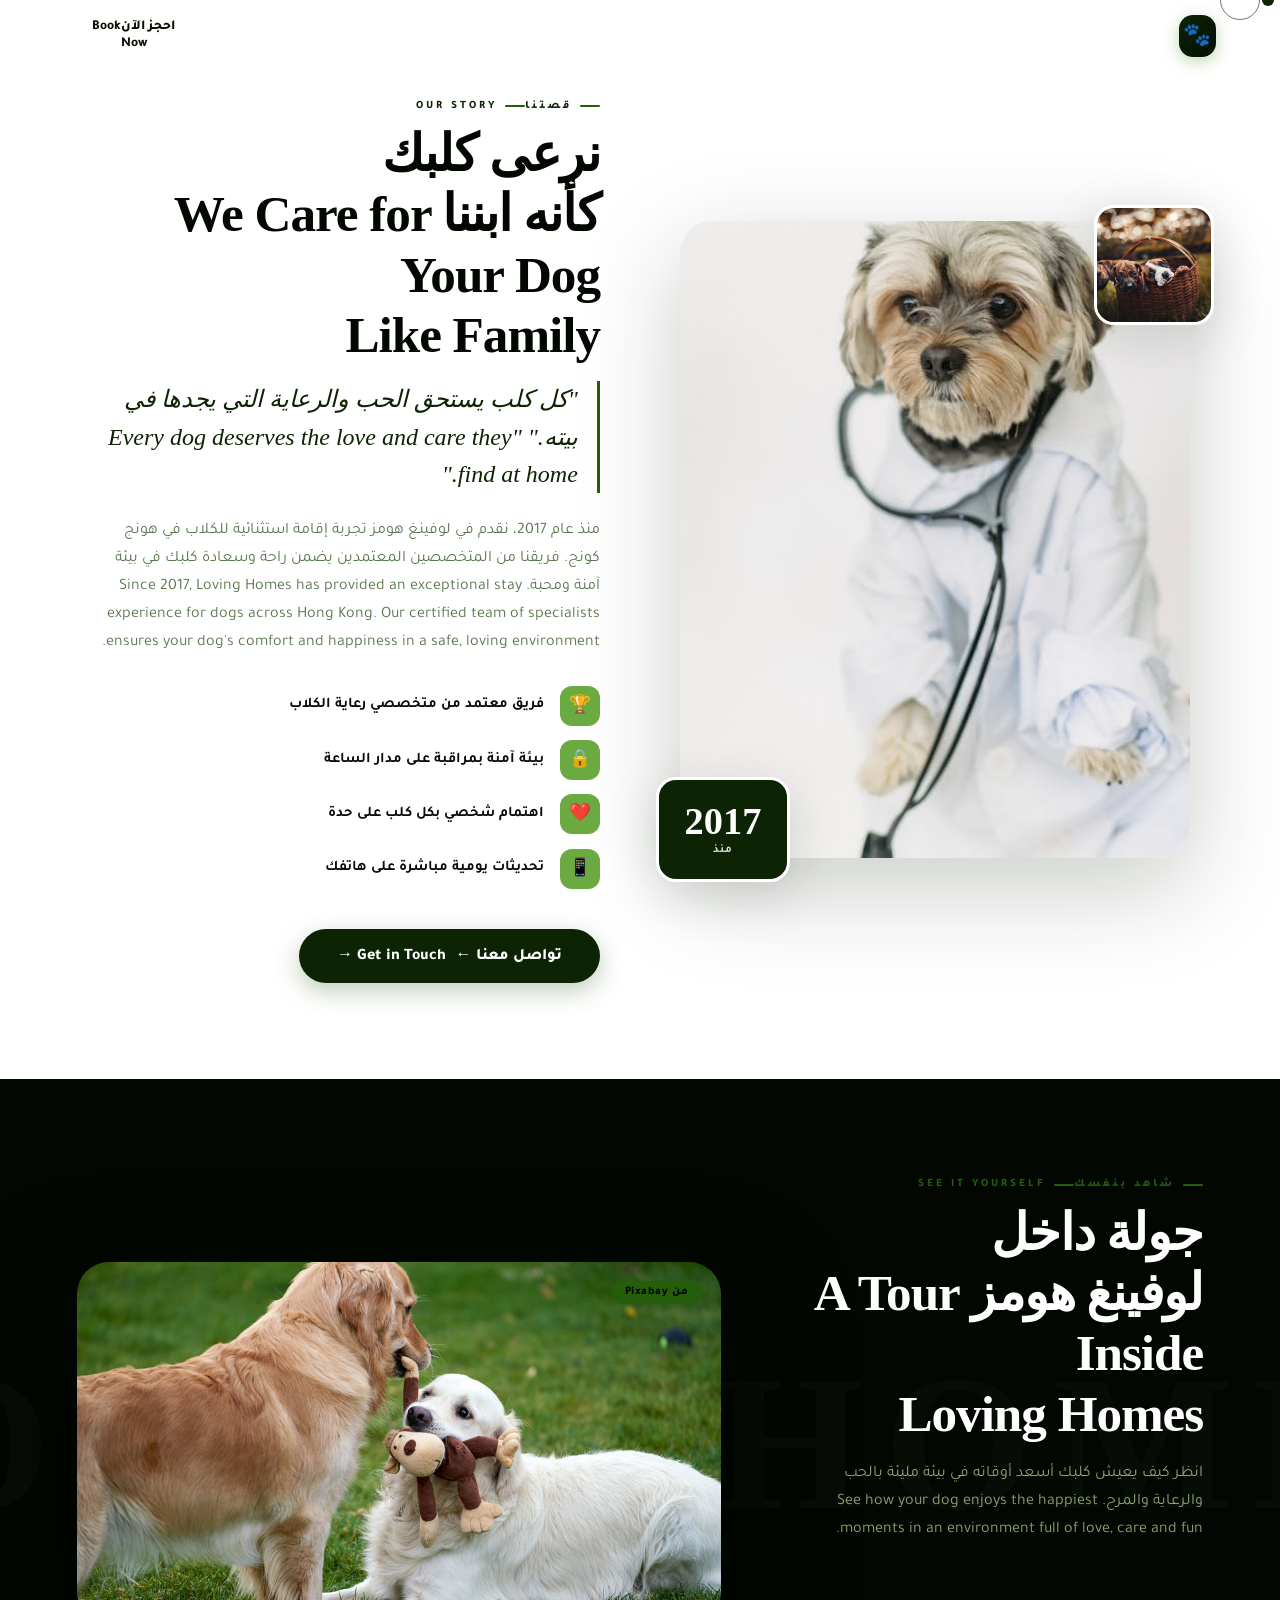
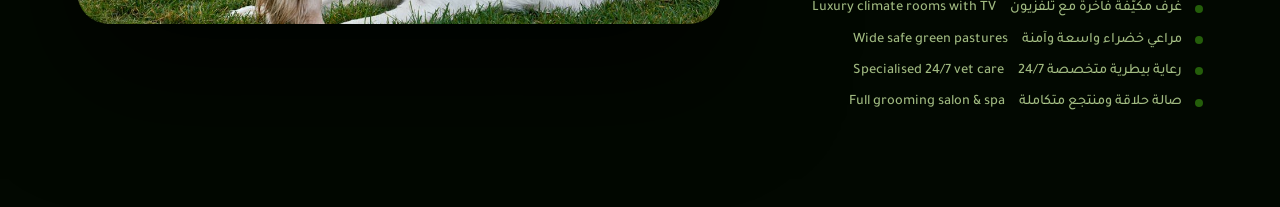
==== commit f4d1b1c2: "Add files via upload" ====
--- a/index/index/about.html
+++ b/index/index/about.html
@@ -6,9 +6,9 @@
 <title>لوفينغ هومز | عن الفندق | About</title>
 <link rel="preconnect" href="https://fonts.googleapis.com/">
 <link href="https://fonts.googleapis.com/css2?family=Tajawal:wght@300;400;700&display=swap" rel="stylesheet">
-<link rel="icon" href="../Images/favicon.svg">
+<link rel="icon" href="data:image/svg+xml,<svg xmlns='http://www.w3.org/2000/svg' viewBox='0 0 100 100'><text y='.9em' font-size='90'>🐾</text></svg>">
 <meta name="theme-color" content="#4a8a2a">
-<link rel="stylesheet" href="../CSS/style.css">
+<link rel="stylesheet" href="../../CSS/style.css">
 </head>
 <body>
 <div id="cursor"></div>
@@ -16,7 +16,7 @@
 
 <!-- NAV -->
 <nav id="nav" class="scrolled">
-  <a class="nav-logo" href="index.html">
+  <a class="nav-logo" href="../index.html">
     <div class="logo-mark">🐾</div>
     <div class="logo-type">
       <div class="logo-name"><span class="ar">لوفينغ هومز</span><span class="en">Loving Homes</span></div>
@@ -56,7 +56,7 @@
     <div class="intro-grid">
       <div class="intro-img-wrap reveal in" style="transition-delay: 0s;">
         <div class="intro-img-main">
-          <img src="../Images/image_7.jpg" alt="Dogs at Loving Homes">
+          <img src="../../Images/image_7.jpg" alt="Dogs at Loving Homes">
         </div>
         <div class="intro-img-badge">
           <div class="badge-num">2017</div>
@@ -64,7 +64,7 @@
           <div class="badge-lbl en">Est.</div>
         </div>
         <div class="intro-img-accent">
-          <img src="../Images/image_6.jpg" alt="Cute dog">
+          <img src="../../Images/image_6.jpg" alt="Cute dog">
         </div>
       </div>
       <div class="intro-text reveal in" style="transition-delay: 0.1s;">
@@ -123,8 +123,8 @@
       <div class="vid-player">
         <div class="vid-badge ar">من Pixabay</div>
         <div class="vid-badge en" style="display:none;">Via Pixabay</div>
-        <video id="mainVid" loop="" muted="" playsinline="" autoplay="" preload="auto" style="width:100%;aspect-ratio:16/9;object-fit:cover;display:block;background:#000;" poster="../Images/video-poster.jpg">
-          <source src="../Videos/hotel-tour.mp4" type="video/mp4">
+        <video id="mainVid" loop="" muted="" playsinline="" autoplay="" preload="auto" style="width:100%;aspect-ratio:16/9;object-fit:cover;display:block;background:#000;" poster="../../Images/video-poster.jpg">
+          <source src="../../Videos/hotel-tour.mp4" type="video/mp4">
         </video>
         <div class="vid-play-overlay hidden" id="vidOverlay" onclick="toggleVid()">
           <div class="play-ring">▶</div>
@@ -221,7 +221,7 @@
 <div class="toast" id="toast">تم التبديل إلى العربية 🇸🇦</div>
 <button id="goTop" onclick="window.scrollTo({top:0,behavior:&#39;smooth&#39;})" class="vis">↑</button>
 
-<script src="../JS/main.js"></script>
+<script src="../../JS/main.js"></script>
 
 </body></html>
 </body></html>
--- a/CSS/style.css
+++ b/CSS/style.css
@@ -0,0 +1,387 @@
+:root{
+  --ink:#020801;--ink2:#060d03;--moss:#040e01;--fern:#0d2404;--lime:#245e0a;
+  --sage:#2d5a18;--mist:#3d7a28;--dew:#6aaa40;--cream:#c0e090;--white:#ffffff;
+  --gold:#c9a84c;--gold-l:#e8d5a0;
+  --ff-serif:'Cormorant Garamond',Georgia,serif;
+  --ff-ar:'Tajawal',sans-serif;--ff-en:'DM Sans',sans-serif;
+  --ease:cubic-bezier(.25,.46,.45,.94);--ease-out:cubic-bezier(0,0,.2,1);--t:.3s;
+  --r-sm:12px;--r-md:20px;--r-lg:32px;--r-xl:48px;
+  --sh-sm:0 4px 20px rgba(13,26,7,.1);--sh-md:0 12px 50px rgba(13,26,7,.15);--sh-lg:0 30px 100px rgba(13,26,7,.22);
+}
+*{margin:0;padding:0;box-sizing:border-box;}
+html{scroll-behavior:smooth;font-size:16px;}
+body{font-family:var(--ff-ar);background:var(--cream);color:var(--ink);overflow-x:hidden;cursor:none;}
+html[lang="en"] body{font-family:var(--ff-en);}
+html[lang="en"]{direction:ltr;}
+::-webkit-scrollbar{width:4px;}
+::-webkit-scrollbar-track{background:var(--cream);}
+::-webkit-scrollbar-thumb{background:var(--fern);border-radius:2px;}
+
+.ar{display:block;}.en{display:none;}
+html[lang="en"] .ar{display:none;}
+html[lang="en"] .en{display:block;}
+span.ar,span.en{display:inline;}
+html[lang="en"] span.ar{display:none;}
+html[lang="en"] span.en{display:inline;}
+
+#cursor{position:fixed;width:12px;height:12px;background:var(--fern);border-radius:50%;pointer-events:none;z-index:99999;transform:translate(-50%,-50%);transition:transform .1s,width .25s,height .25s,background .25s;mix-blend-mode:multiply;}
+#cursor-ring{position:fixed;width:40px;height:40px;border:1.5px solid var(--fern);border-radius:50%;pointer-events:none;z-index:99998;transform:translate(-50%,-50%);transition:transform .15s var(--ease),width .3s,height .3s,border-color .3s;opacity:.6;}
+body:has(a:hover) #cursor,body:has(button:hover) #cursor{width:6px;height:6px;background:var(--gold);}
+body:has(a:hover) #cursor-ring,body:has(button:hover) #cursor-ring{width:60px;height:60px;border-color:var(--gold);}
+
+/* NAV */
+nav{position:fixed;inset:0 0 auto;z-index:9000;height:72px;display:flex;align-items:center;justify-content:space-between;padding:0 5%;transition:all .4s var(--ease);}
+nav.scrolled{background:rgba(248,253,243,.96);backdrop-filter:blur(20px);border-bottom:1px solid var(--mist);box-shadow:0 2px 30px rgba(13,26,7,.06);height:64px;}
+.nav-logo{display:flex;align-items:center;gap:12px;text-decoration:none;}
+.logo-mark{width:42px;height:42px;border-radius:14px;background:linear-gradient(135deg,var(--fern),var(--moss));display:flex;align-items:center;justify-content:center;font-size:1.4rem;box-shadow:0 4px 16px rgba(74,138,42,.35);transition:transform .3s;}
+.nav-logo:hover .logo-mark{transform:rotate(-5deg) scale(1.08);}
+.logo-type{line-height:1.15;}
+.logo-name{font-family:var(--ff-serif);font-size:1.3rem;font-weight:700;color:var(--ink);letter-spacing:-.01em;}
+nav:not(.scrolled) .logo-name{color:var(--white);}
+.logo-sub{font-size:.65rem;font-weight:600;color:var(--moss);letter-spacing:2px;text-transform:uppercase;}
+nav:not(.scrolled) .logo-sub{color:rgba(255,255,255,.7);}
+.nav-links{display:flex;gap:.2rem;list-style:none;}
+.nav-links a{text-decoration:none;font-size:.85rem;font-weight:600;padding:.42rem 1rem;border-radius:25px;color:rgba(255,255,255,.85);transition:all var(--t);letter-spacing:.01em;}
+nav.scrolled .nav-links a{color:var(--ink2);}
+.nav-links a:hover{background:var(--fern);color:var(--white)!important;}
+.nav-links a.active{background:rgba(255,255,255,.15);color:var(--white)!important;}
+nav.scrolled .nav-links a.active{background:var(--fern);color:var(--white)!important;}
+.nav-actions{display:flex;gap:.7rem;align-items:center;}
+.nav-lang{background:rgba(255,255,255,.15);border:1px solid rgba(255,255,255,.3);color:rgba(255,255,255,.9);padding:.38rem .9rem;border-radius:20px;font-size:.8rem;font-weight:700;cursor:pointer;font-family:inherit;transition:all var(--t);backdrop-filter:blur(8px);}
+nav.scrolled .nav-lang{background:var(--dew);border-color:var(--mist);color:var(--moss);}
+.nav-lang:hover{background:var(--fern)!important;color:var(--white)!important;border-color:var(--fern)!important;}
+.nav-book{background:var(--white);color:var(--moss);padding:.46rem 1.4rem;border-radius:25px;font-size:.85rem;font-weight:800;border:none;cursor:pointer;font-family:inherit;transition:all var(--t);box-shadow:0 4px 18px rgba(255,255,255,.25);}
+nav.scrolled .nav-book{background:var(--fern);color:var(--white);box-shadow:0 4px 18px rgba(74,138,42,.35);}
+.nav-book:hover{transform:scale(1.05);box-shadow:0 6px 24px rgba(74,138,42,.45)!important;}
+.nav-call-ico{width:38px;height:38px;border-radius:50%;background:rgba(255,255,255,.15);border:1px solid rgba(255,255,255,.3);color:rgba(255,255,255,.9);display:flex;align-items:center;justify-content:center;cursor:pointer;font-size:1rem;transition:all var(--t);backdrop-filter:blur(8px);flex-shrink:0;}
+nav.scrolled .nav-call-ico{background:var(--dew);border-color:var(--mist);color:var(--fern);}
+.nav-call-ico:hover{background:var(--fern)!important;border-color:var(--fern)!important;color:var(--white)!important;}
+.mob-btn{display:none;background:none;border:none;font-size:1.4rem;cursor:pointer;color:var(--white);}
+nav.scrolled .mob-btn{color:var(--ink);}
+
+/* HERO */
+.hero{height:100vh;min-height:680px;position:relative;display:flex;align-items:center;overflow:hidden;}
+.hero-bg{
+  position:absolute;inset:0;
+  /* ── Pixabay: english-bulldog-562723 by alainaudet | CC0 ── */
+  background:url('[data-uri]') center/cover no-repeat;
+  transform:scale(1.06);
+  animation:heroZoom 12s ease infinite alternate;
+}
+@keyframes heroZoom{from{transform:scale(1.06);}to{transform:scale(1.14);}}
+.hero-overlay{position:absolute;inset:0;background:linear-gradient(120deg,rgba(13,26,7,.78) 0%,rgba(13,26,7,.45) 50%,rgba(13,26,7,.25) 100%);}
+.hero-grain{position:absolute;inset:0;opacity:.04;background-image:url("data:image/svg+xml,%3Csvg viewBox='0 0 256 256' xmlns='http://www.w3.org/2000/svg'%3E%3Cfilter id='noise'%3E%3CfeTurbulence type='fractalNoise' baseFrequency='0.9' numOctaves='4' stitchTiles='stitch'/%3E%3C/filter%3E%3Crect width='100%25' height='100%25' filter='url(%23noise)'/%3E%3C/svg%3E");}
+.hero-content{position:relative;z-index:2;padding:0 6%;max-width:720px;}
+.hero-eyebrow{display:inline-flex;align-items:center;gap:.6rem;background:rgba(255,255,255,.1);border:1px solid rgba(255,255,255,.2);backdrop-filter:blur(12px);color:rgba(255,255,255,.9);font-size:.78rem;font-weight:700;letter-spacing:2px;text-transform:uppercase;padding:.4rem 1.1rem;border-radius:30px;margin-bottom:1.8rem;animation:fadeSlide .8s var(--ease) both;}
+.eyebrow-dot{width:6px;height:6px;background:var(--lime);border-radius:50%;animation:pulse 2s infinite;}
+@keyframes pulse{0%,100%{opacity:1;transform:scale(1);}50%{opacity:.4;transform:scale(1.5);}}
+.hero h1{font-family:var(--ff-serif);font-size:clamp(3rem,7vw,5.5rem);font-weight:700;line-height:1.08;color:var(--white);letter-spacing:-.02em;margin-bottom:1.4rem;animation:fadeSlide .9s .1s var(--ease) both;}
+.hero h1 em{color:var(--lime);font-style:italic;}
+.hero-desc{font-size:1.1rem;color:rgba(255,255,255,.75);line-height:1.75;max-width:480px;margin-bottom:2.5rem;animation:fadeSlide 1s .2s var(--ease) both;}
+.hero-ctas{display:flex;gap:1rem;flex-wrap:wrap;animation:fadeSlide 1s .3s var(--ease) both;}
+.btn-hero-p{background:var(--lime);color:var(--ink);padding:1rem 2.4rem;border-radius:50px;font-weight:800;font-size:1rem;border:none;cursor:pointer;font-family:inherit;transition:all var(--t);box-shadow:0 8px 30px rgba(126,194,66,.4);display:inline-flex;align-items:center;gap:.6rem;}
+.btn-hero-p:hover{background:var(--white);transform:translateY(-3px);box-shadow:0 16px 45px rgba(126,194,66,.5);}
+.btn-hero-s{background:rgba(255,255,255,.12);color:var(--white);padding:1rem 2.4rem;border-radius:50px;font-weight:700;font-size:1rem;border:1.5px solid rgba(255,255,255,.35);cursor:pointer;font-family:inherit;transition:all var(--t);backdrop-filter:blur(8px);display:inline-flex;align-items:center;gap:.6rem;}
+.btn-hero-s:hover{background:rgba(255,255,255,.22);transform:translateY(-3px);}
+.hero-stats-float{position:absolute;bottom:2.5rem;inset-inline-start:6%;display:flex;gap:1rem;flex-wrap:wrap;z-index:2;animation:fadeSlide 1s .5s var(--ease) both;}
+.stat-chip{background:rgba(255,255,255,.12);border:1px solid rgba(255,255,255,.2);backdrop-filter:blur(16px);border-radius:var(--r-md);padding:.9rem 1.3rem;display:flex;align-items:center;gap:.8rem;}
+.stat-chip-num{font-family:var(--ff-serif);font-size:1.6rem;font-weight:700;color:var(--white);line-height:1;}
+.stat-chip-lbl{font-size:.74rem;color:rgba(255,255,255,.7);font-weight:600;line-height:1.3;}
+.scroll-hint{position:absolute;bottom:2rem;right:6%;z-index:2;display:flex;flex-direction:column;align-items:center;gap:.4rem;color:rgba(255,255,255,.5);font-size:.7rem;letter-spacing:2px;text-transform:uppercase;animation:bounce 2.5s ease-in-out infinite;}
+.scroll-line{width:1px;height:40px;background:linear-gradient(rgba(255,255,255,.5),transparent);}
+@keyframes bounce{0%,100%{transform:translateY(0);}50%{transform:translateY(8px);}}
+@keyframes fadeSlide{from{opacity:0;transform:translateY(28px);}to{opacity:1;transform:translateY(0);}}
+
+/* SECTIONS */
+.sec{padding:6rem 6%;}
+.sec-narrow{max-width:1100px;margin:0 auto;}
+.tag{display:inline-flex;align-items:center;gap:.5rem;font-size:.7rem;font-weight:800;letter-spacing:3px;color:var(--fern);text-transform:uppercase;margin-bottom:.7rem;}
+.tag::before{content:'';width:20px;height:2px;background:var(--lime);border-radius:1px;}
+h2.sec-title{font-family:var(--ff-serif);font-size:clamp(2rem,4vw,3.2rem);font-weight:700;color:var(--ink);line-height:1.18;letter-spacing:-.02em;margin-bottom:1rem;}
+.sec-sub{font-size:1rem;color:#5a7850;line-height:1.75;max-width:540px;margin-bottom:3.5rem;}
+.reveal{opacity:0;transform:translateY(30px);transition:opacity .7s var(--ease),transform .7s var(--ease);}
+.reveal.in{opacity:1;transform:translateY(0);}
+
+/* MARQUEE */
+.marquee-strip{background:var(--fern);padding:1rem 0;overflow:hidden;display:flex;align-items:center;}
+.marquee-inner{display:flex;gap:2rem;white-space:nowrap;animation:marquee 22s linear infinite;}
+.marquee-inner:hover{animation-play-state:paused;}
+@keyframes marquee{from{transform:translateX(0);}to{transform:translateX(-50%);}}
+.m-item{color:rgba(255,255,255,.85);font-size:.78rem;font-weight:700;letter-spacing:2px;text-transform:uppercase;display:flex;align-items:center;gap:.7rem;flex-shrink:0;}
+.m-item::after{content:'✦';color:var(--lime);font-size:.6rem;}
+
+/* ABOUT */
+.intro-sec{background:var(--white);}
+.intro-grid{display:grid;grid-template-columns:1fr 1fr;gap:5rem;align-items:center;}
+.intro-img-wrap{position:relative;}
+.intro-img-main{width:100%;border-radius:var(--r-lg);overflow:hidden;aspect-ratio:4/5;box-shadow:var(--sh-lg);}
+.intro-img-main img{width:100%;height:100%;object-fit:cover;transition:transform .7s var(--ease);}
+.intro-img-wrap:hover .intro-img-main img{transform:scale(1.04);}
+.intro-img-badge{position:absolute;bottom:-1.5rem;inset-inline-end:-1.5rem;background:var(--fern);border-radius:var(--r-md);padding:1.4rem 1.6rem;color:var(--white);text-align:center;box-shadow:var(--sh-md);border:3px solid var(--white);}
+.badge-num{font-family:var(--ff-serif);font-size:2.4rem;font-weight:700;line-height:1;}
+.badge-lbl{font-size:.72rem;font-weight:700;opacity:.85;letter-spacing:1px;margin-top:.2rem;}
+.intro-img-accent{position:absolute;top:-1rem;inset-inline-start:-1.5rem;width:120px;height:120px;border-radius:var(--r-md);overflow:hidden;box-shadow:var(--sh-md);border:3px solid var(--white);}
+.intro-img-accent img{width:100%;height:100%;object-fit:cover;}
+.intro-text blockquote{font-family:var(--ff-serif);font-size:1.5rem;font-style:italic;color:var(--fern);line-height:1.55;margin-bottom:1.5rem;padding-inline-start:1.2rem;border-inline-start:3px solid var(--lime);}
+.intro-features{display:flex;flex-direction:column;gap:.9rem;margin-bottom:2.5rem;}
+.feat-row{display:flex;align-items:center;gap:1rem;}
+.feat-ico{width:40px;height:40px;border-radius:12px;flex-shrink:0;background:var(--dew);display:flex;align-items:center;justify-content:center;font-size:1.1rem;transition:background var(--t);}
+.feat-row:hover .feat-ico{background:var(--mist);}
+.feat-text{font-size:.92rem;font-weight:600;color:var(--ink2);}
+
+/* VIDEO */
+.vid-sec{background:var(--ink);position:relative;overflow:hidden;padding:6rem 6%;}
+.vid-bg-words{position:absolute;inset:0;display:flex;align-items:center;justify-content:center;font-family:var(--ff-serif);font-size:clamp(5rem,15vw,14rem);font-weight:700;color:rgba(255,255,255,.025);letter-spacing:.1em;white-space:nowrap;pointer-events:none;user-select:none;}
+.vid-layout{display:grid;grid-template-columns:1fr 1.6fr;gap:5rem;align-items:center;max-width:1200px;margin:0 auto;position:relative;z-index:1;}
+.vid-text .tag{color:var(--lime);}.vid-text .tag::before{background:var(--lime);}
+.vid-text h2.sec-title{color:var(--white);}
+.vid-text .sec-sub{color:rgba(200,230,160,.7);}
+.vid-feats{display:flex;flex-direction:column;gap:.9rem;margin-top:1.5rem;}
+.vf{display:flex;align-items:center;gap:.85rem;color:rgba(200,230,160,.8);font-size:.9rem;font-weight:500;}
+.vf-dot{width:8px;height:8px;border-radius:50%;background:var(--lime);flex-shrink:0;}
+.vid-player{position:relative;border-radius:var(--r-lg);overflow:hidden;box-shadow:0 50px 120px rgba(0,0,0,.7);}
+.vid-player video{width:100%;aspect-ratio:16/9;object-fit:cover;display:block;background:#000;}
+.vid-play-overlay{position:absolute;inset:0;background:linear-gradient(rgba(13,26,7,.2),rgba(13,26,7,.5));display:flex;align-items:center;justify-content:center;cursor:pointer;transition:background var(--t);}
+.vid-play-overlay.hidden{opacity:0;pointer-events:none;transition:opacity .4s;}
+.vid-play-overlay:hover{background:rgba(13,26,7,.15);}
+.play-ring{width:88px;height:88px;border-radius:50%;border:2px solid rgba(255,255,255,.7);background:rgba(255,255,255,.1);backdrop-filter:blur(12px);display:flex;align-items:center;justify-content:center;font-size:2rem;transition:all var(--t);}
+.vid-play-overlay:hover .play-ring{background:var(--lime);border-color:var(--lime);transform:scale(1.12);color:var(--ink);}
+.vid-bar{position:absolute;bottom:0;left:0;right:0;background:linear-gradient(transparent,rgba(0,0,0,.8));padding:.9rem 1.2rem .7rem;display:flex;align-items:center;gap:.9rem;opacity:0;transition:opacity var(--t);}
+.vid-player:hover .vid-bar{opacity:1;}
+.vb-btn{background:rgba(255,255,255,.12);border:none;color:var(--white);width:34px;height:34px;border-radius:8px;cursor:pointer;display:flex;align-items:center;justify-content:center;font-size:.9rem;transition:background var(--t);flex-shrink:0;}
+.vb-btn:hover{background:var(--fern);}
+.vb-prog{flex:1;cursor:pointer;padding:.5rem 0;}
+.vb-track{height:3px;background:rgba(255,255,255,.2);border-radius:2px;overflow:hidden;}
+.vb-fill{height:100%;background:var(--lime);border-radius:2px;width:0%;transition:width .1s;}
+.vid-badge{position:absolute;top:1.2rem;inset-inline-start:1.2rem;background:var(--lime);color:var(--ink);font-size:.72rem;font-weight:800;padding:.3rem .8rem;border-radius:20px;letter-spacing:.5px;}
+
+/* SERVICES */
+.srv-sec{background:var(--cream);}
+.srv-grid{display:grid;grid-template-columns:repeat(4,1fr);gap:1.2rem;}
+.srv-card{background:var(--white);border-radius:var(--r-lg);padding:2.2rem 1.8rem;border:1px solid var(--mist);position:relative;overflow:hidden;transition:all var(--t);cursor:default;}
+.srv-card::after{content:'';position:absolute;inset:0;background:linear-gradient(135deg,var(--fern),var(--moss));opacity:0;transition:opacity var(--t);z-index:0;}
+.srv-card:hover{transform:translateY(-8px);box-shadow:var(--sh-lg);border-color:transparent;}
+.srv-card:hover::after{opacity:1;}
+.srv-card>*{position:relative;z-index:1;}
+.srv-card:hover .srv-ico-wrap{background:rgba(255,255,255,.15);}
+.srv-card:hover h3,.srv-card:hover p,.srv-card:hover .srv-link{color:var(--white)!important;}
+.srv-ico-wrap{width:56px;height:56px;border-radius:16px;background:var(--dew);display:flex;align-items:center;justify-content:center;font-size:1.7rem;margin-bottom:1.4rem;transition:background var(--t);}
+.srv-card h3{font-size:1rem;font-weight:800;color:var(--ink);margin-bottom:.5rem;transition:color var(--t);}
+.srv-card p{font-size:.85rem;color:#5a7850;line-height:1.65;margin-bottom:1rem;transition:color var(--t);}
+.srv-link{font-size:.8rem;font-weight:700;color:var(--fern);text-decoration:none;transition:color var(--t);}
+.srv-link::after{content:' →';}
+html[lang="ar"] .srv-link::after{content:' ←';}
+
+/* PACKAGES */
+.pkg-sec{background:linear-gradient(160deg,var(--ink) 0%,var(--ink2) 100%);position:relative;overflow:hidden;}
+.pkg-sec::before{content:'';position:absolute;width:600px;height:600px;border-radius:50%;background:radial-gradient(circle,rgba(74,138,42,.2),transparent 70%);top:-100px;inset-inline-end:-100px;pointer-events:none;}
+.pkg-sec .tag{color:var(--lime);}.pkg-sec .tag::before{background:var(--lime);}
+.pkg-sec h2.sec-title{color:var(--white);}
+.pkg-sec .sec-sub{color:rgba(200,230,160,.7);}
+.pkg-tabs-wrap{display:flex;gap:.5rem;margin-bottom:3rem;flex-wrap:wrap;}
+.pkg-tab{padding:.5rem 1.5rem;border-radius:30px;border:1.5px solid rgba(255,255,255,.15);background:transparent;color:rgba(255,255,255,.6);font-family:inherit;font-weight:700;font-size:.85rem;cursor:pointer;transition:all var(--t);}
+.pkg-tab.on{background:var(--lime);color:var(--ink);border-color:var(--lime);}
+.pkg-tab:hover:not(.on){border-color:rgba(255,255,255,.4);color:var(--white);}
+.pkg-grid{display:grid;grid-template-columns:repeat(3,1fr);gap:1.5rem;}
+.pkg-card{background:rgba(255,255,255,.05);border:1.5px solid rgba(255,255,255,.1);border-radius:var(--r-xl);padding:2.5rem 2.2rem;transition:all var(--t);position:relative;overflow:hidden;backdrop-filter:blur(12px);}
+.pkg-card.hot{background:rgba(255,255,255,.1);border-color:var(--lime);}
+.pkg-hot-tag{display:inline-flex;align-items:center;gap:.4rem;background:var(--lime);color:var(--ink);font-size:.7rem;font-weight:800;letter-spacing:1px;padding:.28rem .8rem;border-radius:20px;margin-bottom:1.2rem;}
+.pkg-card:hover{transform:translateY(-6px);box-shadow:0 30px 80px rgba(0,0,0,.4);background:rgba(255,255,255,.13);border-color:rgba(126,194,66,.5);}
+.pkg-name{font-family:var(--ff-serif);font-size:2rem;font-style:italic;color:var(--white);margin-bottom:.3rem;font-weight:700;}
+.pkg-tagline{color:rgba(200,230,160,.6);font-size:.86rem;margin-bottom:1.8rem;}
+.pkg-list{list-style:none;display:flex;flex-direction:column;gap:.75rem;margin-bottom:2.2rem;}
+.pkg-list li{display:flex;align-items:flex-start;gap:.7rem;color:rgba(255,255,255,.8);font-size:.9rem;}
+.pkg-list li .chk{color:var(--lime);font-size:.8rem;margin-top:2px;flex-shrink:0;}
+.btn-pkg{width:100%;padding:.9rem;border-radius:14px;font-family:inherit;font-weight:800;font-size:.95rem;cursor:pointer;transition:all var(--t);border:none;}
+.btn-pkg-ghost{background:rgba(255,255,255,.08);color:var(--white);border:1.5px solid rgba(255,255,255,.2);}
+.btn-pkg-ghost:hover{background:rgba(255,255,255,.16);transform:translateY(-2px);}
+.btn-pkg-lime{background:var(--lime);color:var(--ink);}
+.btn-pkg-lime:hover{background:#9add55;transform:translateY(-2px);box-shadow:0 8px 25px rgba(126,194,66,.4);}
+
+/* GALLERY */
+.gal-sec{background:var(--white);overflow:hidden;}
+.gal-mosaic{display:grid;grid-template-columns:repeat(12,1fr);grid-template-rows:280px 280px;gap:1rem;margin-top:3rem;}
+.gi{border-radius:var(--r-md);overflow:hidden;position:relative;cursor:zoom-in;}
+.gi img{width:100%;height:100%;object-fit:cover;transition:transform .6s var(--ease);display:block;}
+.gi:hover img{transform:scale(1.07);}
+.gi-overlay{position:absolute;inset:0;background:linear-gradient(transparent 50%,rgba(13,26,7,.7));opacity:0;transition:opacity var(--t);display:flex;align-items:flex-end;padding:1.2rem;}
+.gi:hover .gi-overlay{opacity:1;}
+.gi-cap{color:var(--white);font-weight:700;font-size:.88rem;transform:translateY(8px);transition:transform var(--t);}
+.gi:hover .gi-cap{transform:translateY(0);}
+.gi:nth-child(1){grid-column:span 5;grid-row:span 2;}
+.gi:nth-child(2){grid-column:span 4;}
+.gi:nth-child(3){grid-column:span 3;}
+.gi:nth-child(4){grid-column:span 3;}
+.gi:nth-child(5){grid-column:span 4;}
+.lb{position:fixed;inset:0;background:rgba(0,0,0,.95);z-index:99999;display:none;align-items:center;justify-content:center;}
+.lb.open{display:flex;}
+.lb img{max-width:92vw;max-height:90vh;border-radius:var(--r-md);object-fit:contain;}
+.lb-x{position:absolute;top:1.5rem;inset-inline-start:1.5rem;width:48px;height:48px;border-radius:50%;background:rgba(255,255,255,.1);border:1px solid rgba(255,255,255,.2);color:var(--white);font-size:1.2rem;cursor:pointer;display:flex;align-items:center;justify-content:center;transition:background var(--t);}
+.lb-x:hover{background:var(--fern);}
+
+/* REVIEWS */
+.rev-sec{background:var(--cream);position:relative;overflow:hidden;}
+.rev-sec::before{content:'❝';position:absolute;top:-1rem;inset-inline-end:5%;font-family:var(--ff-serif);font-size:18rem;color:var(--mist);line-height:1;pointer-events:none;z-index:0;}
+.rev-header{display:flex;justify-content:space-between;align-items:flex-end;margin-bottom:3rem;position:relative;z-index:1;}
+.rev-score-block{display:flex;align-items:flex-end;gap:1.5rem;}
+.big-num{font-family:var(--ff-serif);font-size:5rem;font-weight:700;color:var(--fern);line-height:1;}
+.star-row{color:#f5a623;font-size:1.1rem;letter-spacing:1px;margin-bottom:.25rem;}
+.score-lbl{font-size:.82rem;color:#5a7850;font-weight:600;}
+.rev-nav{display:flex;gap:.7rem;}
+.rev-nav-btn{width:44px;height:44px;border-radius:50%;border:1.5px solid var(--mist);background:var(--white);cursor:pointer;display:flex;align-items:center;justify-content:center;font-size:1.1rem;transition:all var(--t);color:var(--moss);}
+.rev-nav-btn:hover{background:var(--fern);border-color:var(--fern);color:var(--white);}
+.rev-track{overflow:hidden;position:relative;z-index:1;}
+.rev-slider{display:flex;gap:1.5rem;transition:transform .5s var(--ease);}
+.rev-card{background:var(--white);border-radius:var(--r-lg);padding:2.2rem;min-width:340px;max-width:340px;flex-shrink:0;border:1px solid var(--mist);transition:all var(--t);}
+.rev-card:hover{box-shadow:var(--sh-md);transform:translateY(-4px);border-color:var(--sage);}
+.rev-stars{color:#f5a623;margin-bottom:1rem;font-size:1rem;}
+.rev-text{font-family:var(--ff-serif);font-style:italic;font-size:1.05rem;color:var(--ink2);line-height:1.68;margin-bottom:1.4rem;}
+.rev-author{display:flex;align-items:center;gap:.9rem;}
+.rev-ava{width:44px;height:44px;border-radius:50%;background:linear-gradient(135deg,var(--fern),var(--moss));display:flex;align-items:center;justify-content:center;font-size:1.3rem;flex-shrink:0;}
+.rev-name{font-weight:800;font-size:.9rem;color:var(--ink);}
+.rev-meta{font-size:.76rem;color:#5a7850;margin-top:.15rem;}
+.rev-dots{display:flex;gap:.5rem;margin-top:1.5rem;justify-content:center;}
+.rdot{width:8px;height:8px;border-radius:50%;background:var(--mist);cursor:pointer;transition:all .25s;}
+.rdot.on{background:var(--fern);width:24px;border-radius:4px;}
+
+/* CONTACT */
+.contact-sec{background:var(--white);}
+.contact-split{display:grid;grid-template-columns:1fr 1.3fr;gap:5rem;align-items:start;}
+.c-info-item{display:flex;gap:1rem;padding:1.3rem 0;border-bottom:1px solid var(--mist);align-items:flex-start;}
+.c-info-item:last-child{border:none;}
+.c-icon{width:46px;height:46px;border-radius:14px;flex-shrink:0;background:var(--dew);display:flex;align-items:center;justify-content:center;font-size:1.2rem;transition:background var(--t);}
+.c-info-item:hover .c-icon{background:var(--mist);}
+.c-lbl{font-size:.72rem;font-weight:800;color:var(--fern);text-transform:uppercase;letter-spacing:1.5px;margin-bottom:.25rem;}
+.c-val{font-size:.93rem;font-weight:600;color:var(--ink);}
+.c-form-card{background:var(--cream);border-radius:var(--r-xl);padding:3rem 2.5rem;border:1px solid var(--mist);box-shadow:var(--sh-md);}
+.c-form-title{font-family:var(--ff-serif);font-size:1.8rem;font-weight:700;color:var(--ink);margin-bottom:.3rem;}
+.c-form-sub{color:#5a7850;font-size:.88rem;margin-bottom:2rem;}
+.frow{display:grid;grid-template-columns:1fr 1fr;gap:1rem;}
+.fld{display:flex;flex-direction:column;gap:.38rem;margin-bottom:1rem;}
+.fld label{font-size:.78rem;font-weight:700;color:var(--moss);}
+.fld input,.fld textarea,.fld select{background:var(--white);border:1.5px solid var(--mist);border-radius:var(--r-sm);padding:.82rem 1rem;font-family:inherit;font-size:.92rem;color:var(--ink);outline:none;transition:border-color var(--t),box-shadow var(--t);width:100%;}
+.fld input:focus,.fld textarea:focus,.fld select:focus{border-color:var(--fern);box-shadow:0 0 0 3px rgba(74,138,42,.1);}
+.fld textarea{min-height:100px;resize:vertical;}
+.form-btns{display:flex;gap:.8rem;flex-wrap:wrap;}
+.btn-submit-main{flex:1;background:var(--fern);color:var(--white);border:none;padding:1rem;border-radius:14px;font-family:inherit;font-weight:800;font-size:.98rem;cursor:pointer;transition:all var(--t);}
+.btn-submit-main:hover{background:var(--moss);transform:translateY(-2px);box-shadow:0 8px 25px rgba(45,90,27,.35);}
+.btn-wa{background:transparent;color:var(--moss);border:1.5px solid var(--sage);padding:1rem 1.5rem;border-radius:14px;font-family:inherit;font-weight:800;font-size:.88rem;cursor:pointer;transition:all var(--t);display:flex;align-items:center;gap:.5rem;}
+.btn-wa:hover{background:#25D366;color:var(--white);border-color:#25D366;}
+
+/* CTA */
+.cta-sec{padding:5rem 6%;background:linear-gradient(135deg,var(--fern) 0%,var(--moss) 50%,var(--ink2) 100%);position:relative;overflow:hidden;display:flex;align-items:center;justify-content:space-between;gap:2rem;flex-wrap:wrap;}
+.cta-sec::after{
+  content:'';position:absolute;inset:0;
+  /* ── Pixabay: dog-8378909 by jaclou-dl | CC0 ── */
+  background:url('[data-uri]